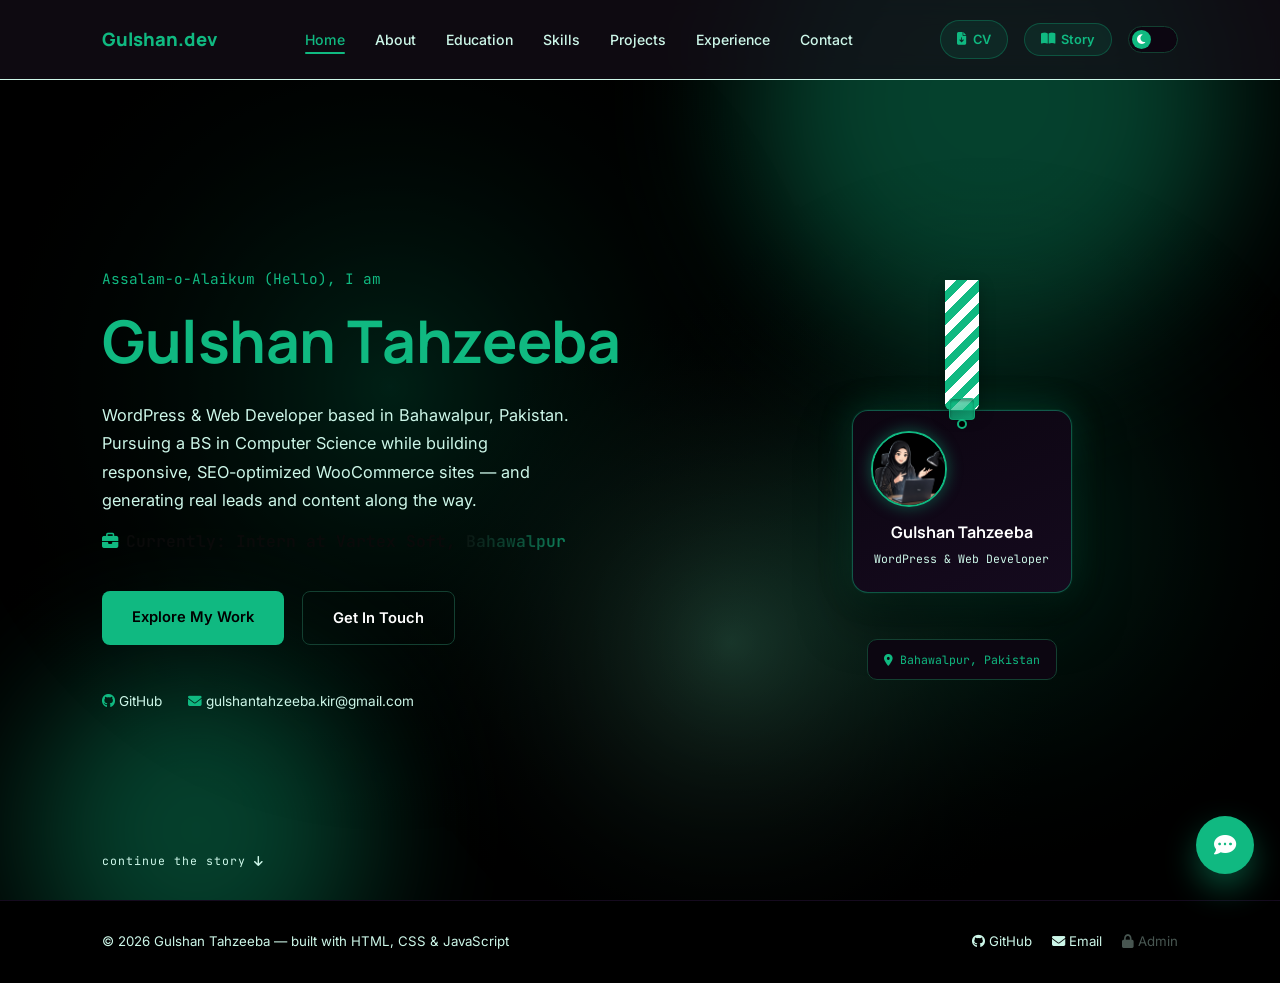
==== index.html @ 15b7401f "Add files via upload" ====
<!DOCTYPE html>
<html lang="en">

<head>
  <meta charset="UTF-8">
  <meta name="viewport" content="width=device-width, initial-scale=1.0">
  <title>Gulshan Tahzeeba — WordPress & Web Developer</title>
  <link rel="shortcut icon" href="assets/GUL.png" type="image/x-icon">
  <link rel="preconnect" href="https://fonts.googleapis.com">
  <link
    href="https://fonts.googleapis.com/css2?family=Manrope:wght@500;700;800&family=Inter:wght@400;500;600&family=JetBrains+Mono:wght@400;500;600&display=swap"
    rel="stylesheet">
  <link rel="stylesheet" href="https://cdnjs.cloudflare.com/ajax/libs/font-awesome/6.5.1/css/all.min.css">
  <link rel="stylesheet" href="style.css">
</head>

<body>

  <div class="page-loader" id="pageLoader">
    <div class="loader-inner">
      <div class="loader-avatar-ring">
        <img src="assets/Hero.png" alt="Loading">
      </div>
      <span class="loader-text">loading&hellip;</span>
    </div>
  </div>

  <!-- ============ NAVBAR ============ -->
  <nav class="navbar">
    <a href="index.html" class="logo">Gulshan<span class="logo-dot">.dev</span></a>

    <ul class="nav-links" id="navLinks">
      <li><a href="index.html" class="active-link">Home</a></li>
      <li><a href="about.html">About</a></li>
      <li><a href="education.html">Education</a></li>
      <li><a href="skills.html">Skills</a></li>
      <li><a href="projects.html">Projects</a></li>
      <li><a href="experience.html">Experience</a></li>
      <li><a href="contact.html">Contact</a></li>
    </ul>

    <div class="nav-actions">
      <a class="mode-btn" href="assets/CV.pdf" download="Gulshan-Tahzeeba-CV.pdf" aria-label="Download CV"><i
          class="fa-solid fa-file-arrow-down"></i> CV</a>
      <button class="mode-btn" id="storyModeBtn" aria-label="Open story mode"><i class="fa-solid fa-book-open"></i>
        Story</button>
      <button class="theme-toggle" id="themeToggle" aria-label="Toggle dark and light mode">
        <span class="toggle-track">
          <span class="toggle-thumb" id="toggleThumb"><i class="fa-solid fa-moon"></i></span>
        </span>
      </button>
      <button class="hamburger" id="hamburger" aria-label="Open menu">
        <span></span><span></span><span></span>
      </button>
    </div>
  </nav>

  <!-- ============ STORY MODE OVERLAY ============ -->
  <div class="story-overlay" id="storyOverlay">
    <div class="story-progress" id="storyProgress"></div>
    <span class="story-slide-counter" id="storyCounter">1 / 11</span>
    <button class="story-close" id="storyClose" aria-label="Close story, go to portfolio"><i
        class="fa-solid fa-xmark"></i> Portfolio Mode</button>
    <div class="story-stage" id="storyStage">
      <!-- slides injected by JS -->
    </div>
    <p class="story-tap-hint">tap sides or use arrow keys to navigate</p>
    <button class="story-nav story-nav-prev" id="storyPrev" aria-label="Previous slide"><i
        class="fa-solid fa-chevron-left"></i></button>
    <button class="story-nav story-nav-next" id="storyNext" aria-label="Next slide"><i
        class="fa-solid fa-chevron-right"></i></button>
  </div>

  <section class="hero" id="home">
    <div class="hero-aurora"><span class="aurora-1"></span><span class="aurora-2"></span><canvas
        class="color-bends-canvas"></canvas></div>
    <div class="hero-inner">

      <div class="hero-text">
        <p class="hero-greeting" data-edit="hero-greeting">Assalam-o-Alaikum (Hello), I am</p>
        <h1 class="hero-name split-text">Gulshan Tahzeeba</h1>
        <p class="hero-desc" data-edit="hero-desc">
          WordPress &amp; Web Developer based in Bahawalpur, Pakistan. Pursuing a
          BS in Computer Science while building responsive, SEO-optimized
          WooCommerce sites &mdash; and generating real leads and content along the way.
        </p>
        <p class="hero-desc" style="margin-top:-24px; display:flex; align-items:center; gap:8px;">
          <i class="fa-solid fa-briefcase icon"></i>
          <span class="shiny-text" style="font-family:'JetBrains Mono', monospace; font-weight:600;"
            data-edit="hero-currently">Currently: Intern at Vartex Soft, Bahawalpur</span>
        </p>

        <div class="hero-cta">
          <a href="projects.html" class="btn btn-primary magnetic">Explore My Work</a>
          <a href="contact.html" class="btn btn-outline magnetic">Get In Touch</a>
        </div>

        <div class="hero-quicklinks">
          <a href="https://github.com/gulshantahzeeba-57" target="_blank" rel="noopener"><i
              class="fa-brands fa-github icon"></i> GitHub</a>
          <a href="mailto:gulshantahzeeba.kir@gmail.com"><i class="fa-solid fa-envelope icon"></i>
            gulshantahzeeba.kir@gmail.com</a>
        </div>
      </div>

      <div class="hero-visual">
        <div class="lanyard-wrap idle-swing">
          <div class="lanyard-strap"></div>
          <div class="lanyard-clip"></div>
          <div class="lanyard-card">
            <div class="lanyard-hole"></div>
            <img src="assets/Hero.png" alt="Illustration of Gulshan at her desk">
            <h4>Gulshan Tahzeeba</h4>
            <p>WordPress & Web Developer</p>
          </div>
        </div>
        <div class="hero-badge"><i class="fa-solid fa-location-dot icon"></i> <span
            data-edit="hero-location">Bahawalpur, Pakistan</span></div>
      </div>

    </div>
    <a href="#" id="continueStoryLink" class="scroll-cue">continue the story <i class="fa-solid fa-arrow-down"></i></a>
  </section>


  <footer class="footer">
    <p data-edit="footer-copyright">&copy; 2026 Gulshan Tahzeeba &mdash; built with HTML, CSS &amp; JavaScript</p>
    <div class="footer-socials">
      <a href="https://github.com/gulshantahzeeba-57" target="_blank" rel="noopener"><i class="fa-brands fa-github"></i>
        GitHub</a>
      <a href="mailto:gulshantahzeeba.kir@gmail.com"><i class="fa-solid fa-envelope"></i> Email</a>
      <a href="admin.html" style="opacity:.35;"><i class="fa-solid fa-lock"></i> Admin</a>
    </div>
  </footer>

  <!-- ============ CHATBOT WIDGET ============ -->
  <button class="chat-fab" id="chatFab" aria-label="Open chat assistant">
    <i class="fa-solid fa-comment-dots"></i>
  </button>

  <div class="chat-window" id="chatWindow">
    <div class="chat-header">
      <span class="chat-header-title">Ask about Gulshan</span>
      <button class="chat-close" id="chatClose" aria-label="Close chat">×</button>
    </div>
    <div class="chat-messages" id="chatMessages">
      <div class="chat-msg bot">
        Hi! Ask me about Gulshan's skills, projects, education, experience, or how to get in touch.
      </div>
    </div>
    <div class="chat-input-row">
      <input type="text" id="chatInput" placeholder="Type a message..." autocomplete="off">
      <button id="chatSend" aria-label="Send message"><i class="fa-solid fa-paper-plane"></i></button>
    </div>
  </div>

  <script src="content-apply.js"></script>
  <script src="custom-cursor.js"></script>
  <script src="script.js"></script>
</body>

</html>
---- style.css ----
/* Gulshan Tahzeeba — portfolio stylesheet (plain CSS, no custom properties/root system) */

* {
  margin: 0;
  padding: 0;
  box-sizing: border-box;
}

html {
  scroll-behavior: smooth;
}

body {
  font-family: "Inter", sans-serif;
  background-color: #000000;
  color: #ffffff;
  line-height: 1.65;
  transition: background-color 0.4s ease, color 0.4s ease;
  overflow-x: hidden;
}

h1,
h2,
h3 {
  font-family: "Manrope", sans-serif;
  font-weight: 700;
  letter-spacing: -0.01em;
  color: #10B981;
}

a {
  text-decoration: none;
  color: inherit;
}

ul {
  list-style: none;
}

button {
  cursor: pointer;
  font-family: inherit;
  border: none;
  background: none;
  color: inherit;
}

img {
  max-width: 100%;
  display: block;
}

section {
  padding: 110px 8%;
  max-width: 1280px;
  margin: 0 auto;
}

::selection {
  background-color: #10B981;
  color: #000000;
}

.page-loader {
  position: fixed;
  inset: 0;
  z-index: 5000;
  background-color: #000000;
  display: flex;
  align-items: center;
  justify-content: center;
  transition: opacity 0.45s ease, visibility 0.45s ease;
}

.page-loader.hidden {
  opacity: 0;
  visibility: hidden;
  pointer-events: none;
}

.loader-inner {
  display: flex;
  flex-direction: column;
  align-items: center;
  gap: 18px;
}

.loader-avatar-ring {
  position: relative;
  width: 84px;
  height: 84px;
}

.loader-avatar-ring img {
  width: 100%;
  height: 100%;
  border-radius: 50%;
  object-fit: cover;
  border: 2px solid #10b981;
}

.loader-avatar-ring::before {
  content: "";
  position: absolute;
  inset: -6px;
  border-radius: 50%;
  border: 2px solid transparent;
  border-top-color: #10B981;
  border-right-color: #10B981;
  animation: loader-spin 0.9s linear infinite;
}

.loader-text {
  font-family: "JetBrains Mono", monospace;
  font-size: 0.76rem;
  letter-spacing: 1px;
  color: #cdf7e9;
}

.icon {
  color: #10B981;
}

.split-text {
  display: inline-block;
  overflow: hidden;
}

.split-text .split-char {
  display: inline-block;
  transform: translateY(110%);
  opacity: 0;
  transition: transform 0.55s cubic-bezier(0.22, 1, 0.36, 1), opacity 0.5s ease;
}

.split-text.split-visible .split-char {
  transform: translateY(0);
  opacity: 1;
}

.shiny-text {
  background: linear-gradient(100deg, #0a0a0a 30%, #10B981 45%, #10b981 55%, #10b981 100%);
  background-size: 250% 100%;
  -webkit-background-clip: text;
  background-clip: text;
  color: transparent;
  animation: shine-move 4.5s linear infinite;
}

.spotlight-card {
  position: relative;
  overflow: hidden;
}

.spotlight-card::before {
  content: "";
  position: absolute;
  inset: 0;
  background: radial-gradient(260px circle at var(--sx, 50%) var(--sy, 50%), rgba(16, 185, 129, 0.16), transparent 70%);
  opacity: 0;
  transition: opacity 0.3s ease;
  pointer-events: none;
  z-index: 0;
}

.spotlight-card:hover::before {
  opacity: 1;
}

.spotlight-card>* {
  position: relative;
  z-index: 1;
}

.magnetic {
  transition: transform 0.25s cubic-bezier(0.22, 1, 0.36, 1);
  will-change: transform;
}

.marquee {
  overflow: hidden;
  width: 100%;
  -webkit-mask-image: linear-gradient(to right, transparent, #000 8%, #000 92%, transparent);
  mask-image: linear-gradient(to right, transparent, #000 8%, #000 92%, transparent);
}

.marquee-track {
  display: flex;
  gap: 10px;
  width: max-content;
  animation: marquee-scroll 26s linear infinite;
}

.marquee:hover .marquee-track {
  animation-play-state: paused;
}

.sticky-layout {
  display: grid;
  grid-template-columns: minmax(0, 1fr) minmax(0, 0.75fr);
  gap: 44px;
  align-items: start;
}

.sticky-panel {
  position: sticky;
  top: 100px;
  display: flex;
  justify-content: center;
}

.sticky-panel img {
  width: 100%;
  display: block;
}

.profile-card {
  position: relative;
  width: 100%;
  max-width: 320px;
  margin: 0 auto;
  border-radius: 24px;
  padding: 2px;
  background: linear-gradient(145deg, rgba(16, 185, 129, 0.55) 0%, rgba(198, 166, 255, 0.25) 100%);
  transform-style: preserve-3d;
  transition: transform 0.15s ease-out;
  cursor: pointer;
}

.profile-card-inner {
  position: relative;
  border-radius: 22px;
  background: linear-gradient(160deg, #0c0611 0%, #150a1e 100%);
  padding: 34px 28px 28px;
  overflow: hidden;
  text-align: center;
}

.profile-card-glow {
  position: absolute;
  inset: -40%;
  background: radial-gradient(circle at 50% 50%, rgba(125, 190, 255, 0.35), transparent 55%);
  opacity: 0;
  transition: opacity 0.3s ease;
  pointer-events: none;
}

.profile-card:hover .profile-card-glow {
  opacity: 1;
}

.profile-card-avatar {
  width: 96px;
  height: 96px;
  border-radius: 50%;
  object-fit: cover;
  border: 2px solid rgba(16, 185, 129, 0.5);
  margin: 0 auto 18px;
  position: relative;
  z-index: 2;
}

.profile-card-name {
  font-family: "Manrope", sans-serif;
  font-weight: 800;
  font-size: 1.3rem;
  color: #ffffff;
  position: relative;
  z-index: 2;
}

.profile-card-title {
  font-size: 0.86rem;
  color: #10B981;
  margin: 6px 0 4px;
  position: relative;
  z-index: 2;
}

.profile-card-handle {
  font-family: "JetBrains Mono", monospace;
  font-size: 0.78rem;
  color: #cdf7e9;
  position: relative;
  z-index: 2;
}

.profile-card-status {
  display: inline-flex;
  align-items: center;
  gap: 6px;
  margin: 16px 0;
  padding: 6px 14px;
  border-radius: 20px;
  background-color: rgba(143, 217, 168, 0.12);
  border: 1px solid rgba(143, 217, 168, 0.3);
  font-size: 0.76rem;
  color: #8FD9A8;
  position: relative;
  z-index: 2;
}

.profile-card-status .dot {
  width: 6px;
  height: 6px;
  border-radius: 50%;
  background-color: #8FD9A8;
}

.profile-card-contact {
  position: relative;
  z-index: 2;
  display: block;
  margin-top: 14px;
  padding: 12px 0;
  border-radius: 10px;
  background-color: #10B981;
  color: #000000;
  font-weight: 700;
  font-size: 0.88rem;
}

.scroll-stack {
  position: relative;
}

.scroll-stack-item-wrap {
  height: 100vh;
  display: flex;
  align-items: flex-start;
  justify-content: center;
}

.scroll-stack-item {
  position: sticky;
  top: 12%;
  width: min(560px, 88vw);
  min-height: 380px;
  border-radius: 22px;
  background: linear-gradient(160deg, #0c0611 0%, #150a1e 100%);
  border: 1px solid #134031;
  box-shadow: 0 30px 70px rgba(0, 0, 0, 0.55);
  padding: 44px 40px;
  will-change: transform;
  transform-origin: top center;
  display: flex;
  flex-direction: column;
  justify-content: center;
}

.scroll-stack-item .chapter-num {
  font-family: "JetBrains Mono", monospace;
  font-size: 0.78rem;
  color: #10B981;
  letter-spacing: 2px;
  text-transform: uppercase;
  margin-bottom: 14px;
}

.scroll-stack-item h2 {
  font-family: "Manrope", sans-serif;
  font-size: 1.8rem;
  color: #ffffff;
  margin-bottom: 14px;
}

.scroll-stack-item p {
  color: #cdf7e9;
  font-size: 1rem;
  line-height: 1.7;
}

.scroll-stack-item .chapter-img {
  width: 100%;
  max-height: 220px;
  object-fit: cover;
  border-radius: 14px;
  margin-bottom: 20px;
  border: 1px solid #134031;
}

.story-hero {
  min-height: 70vh;
  display: flex;
  flex-direction: column;
  align-items: center;
  justify-content: center;
  text-align: center;
  padding: 160px 8% 40px;
  position: relative;
}

.story-hero h1 {
  font-family: "Manrope", sans-serif;
  font-size: clamp(2rem, 4.5vw, 3.4rem);
  color: #ffffff;
  margin-bottom: 16px;
}

.story-hero p {
  color: #cdf7e9;
  max-width: 480px;
  margin: 0 auto 30px;
}

.story-end {
  min-height: 60vh;
  display: flex;
  flex-direction: column;
  align-items: center;
  justify-content: center;
  text-align: center;
  gap: 20px;
  padding: 60px 8% 140px;
}

.scroll-expand-wrap {
  position: relative;
  height: 220vh;
}

.scroll-expand-sticky {
  position: sticky;
  top: 0;
  height: 100vh;
  display: flex;
  align-items: center;
  justify-content: center;
  overflow: hidden;
}

.scroll-expand-media {
  position: relative;
  overflow: hidden;
  will-change: width, height, border-radius;
  box-shadow: 0 40px 100px rgba(0, 0, 0, 0.5);
}

.scroll-expand-media img,
.scroll-expand-media canvas {
  position: absolute;
  inset: 0;
  width: 100%;
  height: 100%;
  object-fit: cover;
}

.scroll-expand-overlay {
  position: absolute;
  inset: 0;
  display: flex;
  flex-direction: column;
  align-items: center;
  justify-content: center;
  text-align: center;
  z-index: 3;
  background: linear-gradient(180deg, rgba(18, 14, 23, 0.25) 0%, rgba(18, 14, 23, 0.55) 100%);
  padding: 20px;
}

.scroll-expand-overlay .hero-greeting {
  opacity: 1;
}

.scroll-expand-overlay .hero-name {
  opacity: 1;
}

.scroll-expand-hint {
  position: absolute;
  bottom: 28px;
  left: 50%;
  transform: translateX(-50%);
  font-family: "JetBrains Mono", monospace;
  font-size: 0.72rem;
  letter-spacing: 1px;
  color: rgba(241, 236, 247, 0.6);
  z-index: 3;
  opacity: 1;
}

.color-bends-canvas {
  position: absolute;
  inset: 0;
  width: 100%;
  height: 100%;
  z-index: 0;
  opacity: 0.55;
}

.lanyard-wrap {
  position: relative;
  width: 100%;
  max-width: 260px;
  height: 420px;
  margin: 0 auto;
  perspective: 1200px;
}

.lanyard-strap {
  position: absolute;
  top: 0;
  left: 50%;
  width: 34px;
  height: 130px;
  margin-left: -17px;
  background: repeating-linear-gradient(135deg, #ffffff 0 8px, #10B981 8px 16px);
  border-radius: 0 0 6px 6px;
  transform-origin: top center;
  z-index: 1;
  box-shadow: 0 6px 16px rgba(0, 0, 0, 0.3);
}

.lanyard-clip {
  position: absolute;
  top: 118px;
  left: 50%;
  width: 26px;
  height: 22px;
  margin-left: -13px;
  background: linear-gradient(160deg, rgba(16, 185, 129, 0.55) 0%, rgba(16, 185, 129, 0.85) 100%);
  border: 1px solid rgba(16, 185, 129, 0.6);
  border-radius: 4px;
  z-index: 2;
  box-shadow: inset 0 2px 3px rgba(0, 0, 0, 0.3);
  transform-origin: center -118px;
}

.lanyard-card {
  position: absolute;
  top: 130px;
  left: 50%;
  width: 220px;
  margin-left: -110px;
  border-radius: 16px;
  background: linear-gradient(160deg, #0c0611 0%, #150a1e 100%);
  border: 1px solid rgba(16, 185, 129, 0.45);
  box-shadow: 0 25px 50px rgba(0, 0, 0, 0.5),
    0 0 0 1px rgba(16, 185, 129, 0.08),
    0 0 34px rgba(16, 185, 129, 0.22);
  padding: 20px 18px 24px;
  text-align: center;
  cursor: grab;
  transform-origin: center -130px;
  touch-action: none;
  user-select: none;
}

.lanyard-card:active {
  cursor: grabbing;
}

.lanyard-card img {
  width: 76px;
  height: 76px;
  border-radius: 50%;
  object-fit: cover;
  border: 2px solid #10B981;
  box-shadow: 0 0 16px rgba(16, 185, 129, 0.45);
  margin-bottom: 12px;
  pointer-events: none;
}

.lanyard-card h4 {
  font-family: "Manrope", sans-serif;
  font-size: 1rem;
  color: #ffffff;
  margin-bottom: 4px;
  pointer-events: none;
}

.lanyard-card p {
  font-family: "JetBrains Mono", monospace;
  font-size: 0.72rem;
  color: #cdf7e9;
  pointer-events: none;
}

.lanyard-card .lanyard-hole {
  position: absolute;
  top: 8px;
  left: 50%;
  width: 10px;
  height: 10px;
  margin-left: -5px;
  border-radius: 50%;
  background-color: #000000;
  border: 2px solid #10b981;
}

.lanyard-hint {
  text-align: center;
  font-family: "JetBrains Mono", monospace;
  font-size: 0.72rem;
  color: #cdf7e9;
  margin-top: 10px;
}

.stitch-divider {
  display: flex;
  align-items: center;
  gap: 10px;
  max-width: 1280px;
  margin: 0 auto;
  padding: 0 8%;
  opacity: 0.7;
}

.stitch-divider .line {
  flex: 1;
  height: 1px;
  background-image: linear-gradient(to right, #134031 0, #134031 6px, transparent 6px, transparent 12px);
  background-size: 12px 1px;
}

.stitch-divider .diamond {
  width: 6px;
  height: 6px;
  background-color: #10B981;
  transform: rotate(45deg);
  flex-shrink: 0;
}

.eyebrow {
  display: flex;
  align-items: center;
  gap: 10px;
  font-family: "JetBrains Mono", monospace;
  font-size: 0.75rem;
  letter-spacing: 2px;
  text-transform: uppercase;
  color: #10B981;
  margin-bottom: 18px;
}

.eyebrow::before {
  content: "";
  width: 22px;
  height: 1px;
  background-color: #10B981;
}

.section-title {
  font-size: clamp(1.9rem, 3.2vw, 2.7rem);
  margin-bottom: 44px;
  max-width: 640px;
  color: #10B981;
}

.btn {
  display: inline-block;
  padding: 14px 30px;
  border-radius: 8px;
  font-weight: 600;
  font-size: 0.92rem;
  transition: transform 0.25s ease, box-shadow 0.25s ease, background-color 0.25s ease, border-color 0.25s ease;
  position: relative;
  overflow: hidden;
  isolation: isolate;
}

.btn-primary {
  background-color: #10B981;
  color: #000000;
}

.btn-primary:hover {
  transform: translateY(-3px);
  box-shadow: 0 14px 32px rgba(16, 185, 129, 0.35);
}

.btn-outline {
  border: 1.5px solid #134031;
  color: #ffffff;
}

.btn-outline:hover {
  border-color: #10B981;
  background-color: rgba(16, 185, 129, 0.08);
  transform: translateY(-3px);
}

.pill {
  display: inline-block;
  padding: 7px 15px;
  border-radius: 20px;
  background-color: rgba(16, 185, 129, 0.1);
  border: 1px solid rgba(16, 185, 129, 0.3);
  color: #10B981;
  font-family: "JetBrains Mono", monospace;
  font-size: 0.76rem;
  margin: 4px 6px 4px 0;
}

.pill-sm {
  font-size: 0.7rem;
  padding: 5px 12px;
}

.navbar {
  position: fixed;
  top: 0;
  left: 0;
  width: 100%;
  display: flex;
  align-items: center;
  justify-content: space-between;
  padding: 20px 8%;
  background-color: rgba(18, 14, 23, 0.78);
  backdrop-filter: blur(12px);
  z-index: 1000;
  border-bottom: 1px solid #cdf7e9;
  transition: background-color 0.4s ease, border-color 0.4s ease;
}

.logo {
  font-family: "Manrope", sans-serif;
  font-size: 1.15rem;
  font-weight: 800;
  color: #10B981;
}

.logo-dot {
  color: #10B981;
}

.nav-links {
  display: flex;
  gap: 30px;
}

.nav-links a {
  font-family: "Inter", sans-serif;
  font-size: 0.88rem;
  font-weight: 500;
  color: #cdf7e9;
  position: relative;
  transition: color 0.25s ease;
}

.nav-links a::after {
  content: "";
  position: absolute;
  left: 0;
  bottom: -6px;
  width: 0%;
  height: 2px;
  border-radius: 2px;
  background-color: #10B981;
  transition: width 0.25s ease;
}

.nav-links a:hover {
  color: #ffffff;
}

.nav-links a:hover::after {
  width: 100%;
}

.nav-links a.active-link {
  color: #10B981;
}

.nav-links a.active-link::after {
  width: 100%;
}

.nav-actions {
  display: flex;
  align-items: center;
  gap: 16px;
}

.mode-btn {
  display: inline-flex;
  align-items: center;
  gap: 6px;
  font-family: "Inter", sans-serif;
  font-size: 0.8rem;
  font-weight: 600;
  color: #10B981;
  background-color: rgba(16, 185, 129, 0.1);
  border: 1px solid rgba(16, 185, 129, 0.3);
  border-radius: 20px;
  padding: 8px 16px;
  text-decoration: none;
  cursor: pointer;
  transition: background-color 0.25s ease, transform 0.25s ease;
}

.mode-btn:hover {
  background-color: rgba(16, 185, 129, 0.2);
  transform: translateY(-2px);
}

.theme-toggle {
  display: flex;
  align-items: center;
}

.toggle-track {
  width: 50px;
  height: 27px;
  background-color: #0c0611;
  border: 1px solid #134031;
  border-radius: 20px;
  display: flex;
  align-items: center;
  padding: 3px;
  transition: background-color 0.3s ease;
}

.toggle-thumb {
  width: 19px;
  height: 19px;
  border-radius: 50%;
  background-color: #10B981;
  display: flex;
  align-items: center;
  justify-content: center;
  font-size: 11px;
  transition: transform 0.3s ease, background-color 0.3s ease;
  transform: translateX(0);
}

.hamburger {
  display: none;
  flex-direction: column;
  gap: 5px;
}

.hamburger span {
  width: 22px;
  height: 2px;
  background-color: #ffffff;
  border-radius: 2px;
}

.hero {
  min-height: 100vh;
  display: flex;
  flex-direction: column;
  justify-content: center;
  padding: 140px 8% 60px;
  position: relative;
  overflow: hidden;
  isolation: isolate;
}

.hero-aurora {
  position: absolute;
  inset: 0;
  pointer-events: none;
  z-index: 0;
}

.hero-aurora span {
  position: absolute;
  border-radius: 50%;
  filter: blur(70px);
  opacity: 0.35;
}

.aurora-1 {
  width: 480px;
  height: 480px;
  background: #10B981;
  top: -140px;
  right: 4%;
}

.aurora-2 {
  width: 340px;
  height: 340px;
  background: #10B981;
  bottom: -100px;
  left: 2%;
  opacity: 0.2;
}

body.light-mode .hero-aurora {
  display: none;
}

.hero-inner {
  display: grid;
  grid-template-columns: 1.15fr 0.85fr;
  gap: 60px;
  align-items: center;
  max-width: 1280px;
  margin: 0 auto;
  width: 100%;
  position: relative;
  z-index: 2;
}

.hero-greeting {
  font-family: "JetBrains Mono", monospace;
  font-size: 0.9rem;
  color: #10B981;
  margin-bottom: 18px;
}

.hero-name {
  font-size: clamp(2.4rem, 4.6vw, 3.8rem);
  line-height: 1.1;
  margin-bottom: 20px;
  color: #10B981;
}

.hero-name .accent {
  color: #10B981;
}

.hero-desc {
  font-size: 1.02rem;
  color: #cdf7e9;
  max-width: 480px;
  margin-bottom: 36px;
  line-height: 1.75;
}

.hero-cta {
  display: flex;
  gap: 18px;
  margin-bottom: 44px;
}

.hero-quicklinks {
  display: flex;
  gap: 26px;
  flex-wrap: wrap;
}

.hero-quicklinks a {
  font-size: 0.85rem;
  color: #cdf7e9;
  border-bottom: 1px solid transparent;
  transition: color 0.25s ease, border-color 0.25s ease;
}

.hero-quicklinks a:hover {
  color: #10B981;
  border-color: #10B981;
}

.hero-visual {
  position: relative;
  display: flex;
  align-items: center;
  justify-content: center;
}

.hero-portrait-frame {
  position: relative;
  width: 100%;
  max-width: 380px;
  border-radius: 20px;
  overflow: hidden;
  border: 1px solid #134031;
  box-shadow: 0 40px 90px rgba(0, 0, 0, 0.5);
}

.hero-avatar {
  width: 100%;
  display: block;
}

.hero-badge {
  position: absolute;
  bottom: 20px;
  left: 50%;
  transform: translateX(-50%);
  background-color: #0c0611;
  backdrop-filter: blur(6px);
  border: 1px solid #134031;
  border-radius: 10px;
  padding: 10px 16px;
  font-family: "JetBrains Mono", monospace;
  font-size: 0.72rem;
  color: #10B981;
  z-index: 3;
}

.scroll-cue {
  position: absolute;
  bottom: 30px;
  left: 8%;
  font-family: "JetBrains Mono", monospace;
  font-size: 0.72rem;
  letter-spacing: 1px;
  color: #cdf7e9;
  z-index: 2;
}

.reveal {
  opacity: 0;
  transform: translateY(26px);
  transition: opacity 0.7s ease, transform 0.7s ease;
}

.reveal.visible {
  opacity: 1;
  transform: translateY(0);
}

.page-header {
  padding: 150px 8% 40px;
  max-width: 1280px;
  margin: 0 auto;
}

.page-header h1 {
  font-size: clamp(2rem, 4vw, 3rem);
  color: #10B981;
}

.about-grid {
  display: grid;
  grid-template-columns: 0.8fr 1.3fr;
  gap: 60px;
  align-items: start;
}

.about-image img {
  width: 50%;
  height: 50%;
  border-radius: 100px;
  border: 1px solid #134031;
  box-shadow: 0 30px 60px rgba(0, 0, 0, 0.4);
}

.about-text p {
  color: #cdf7e9;
  margin-bottom: 20px;
  font-size: 1.02rem;
  max-width: 560px;
}

.about-quote {
  font-family: "Manrope", sans-serif;
  font-weight: 700;
  font-size: 1.3rem;
  color: #150a1e;
  margin: 28px 0;
  padding-left: 20px;
  border-left: 3px solid #10B981;
  max-width: 560px;
}

.about-meta {
  display: flex;
  flex-wrap: wrap;
  gap: 14px;
  margin: 24px 0 8px;
}

.meta-chip {
  display: flex;
  align-items: center;
  gap: 8px;
  padding: 9px 16px;
  background-color: #0c0611;
  border: 1px solid #134031;
  border-radius: 8px;
  font-size: 0.84rem;
  color: #134031;
}

.about-stats {
  display: grid;
  grid-template-columns: repeat(4, 1fr);
  gap: 16px;
  margin-top: 36px;
  max-width: 620px;
}

.stat-card {
  background-color: #0c0611;
  border: 1px solid #134031;
  border-radius: 12px;
  padding: 22px 16px;
  text-align: left;
  transition: transform 0.3s ease, border-color 0.3s ease;
}

.stat-card:hover {
  transform: translateY(-6px);
  border-color: #10B981;
}

.stat-number {
  display: block;
  font-family: "Manrope", sans-serif;
  font-size: 1.7rem;
  font-weight: 800;
  color: #10B981;
}

.stat-label {
  font-size: 0.72rem;
  color: #cdf7e9;
}

.education-grid {
  display: grid;
  grid-template-columns: 1.3fr 0.7fr;
  gap: 50px;
  align-items: start;
}

.edu-timeline {
  position: relative;
  padding-left: 32px;
  border-left: 1px solid #134031;
}

.edu-item {
  position: relative;
  margin-bottom: 40px;
}

.edu-item:last-child {
  margin-bottom: 0;
}

.edu-dot {
  position: absolute;
  left: -37px;
  top: 5px;
  width: 11px;
  height: 11px;
  border-radius: 50%;
  background-color: #000000;
  border: 2px solid #10B981;
}

.edu-date {
  font-family: "JetBrains Mono", monospace;
  color: #10B981;
  font-size: 0.76rem;
  letter-spacing: 0.5px;
  margin-bottom: 8px;
}

.edu-item h3 {
  font-size: 1.2rem;
  margin-bottom: 6px;
  color: #ffffff;
}

.edu-item p {
  color: #cdf7e9;
  font-size: 0.92rem;
}

.edu-image img {
  width: 50%;
  height: 50%;
  border-radius: 100px;
  border: 1px solid #10b981;
}

.credentials-block {
  margin-top: 70px;
  padding-top: 50px;
  border-top: 1px solid #150a1e;
}

.credentials-grid {
  display: grid;
  grid-template-columns: 1fr 1fr;
  gap: 40px;
  align-items: start;
}

.cert-list {
  display: flex;
  flex-direction: column;
  gap: 18px;
}

.cert-item {
  display: flex;
  gap: 14px;
  align-items: flex-start;
}

.cert-icon {
  font-size: 1.2rem;
  flex-shrink: 0;
}

.cert-item .cert-thumb {
  width: 42px;
  height: 42px;
  border-radius: 8px;
  object-fit: cover;
  border: 1px solid rgba(16, 185, 129, 0.4);
  flex-shrink: 0;
}

.cert-item h4 {
  font-size: 0.98rem;
  color: #ffffff;
  margin-bottom: 4px;
}

.cert-item p {
  font-size: 0.85rem;
  color: #cdf7e9;
}

.cert-image img {
  width: 100%;
  border-radius: 12px;
  border: 1px solid #134031;
}

.languages-row {
  display: flex;
  gap: 28px;
  margin-top: 40px;
  flex-wrap: wrap;
}

.lang-chip {
  font-size: 0.88rem;
  color: #134031;
}

.lang-chip b {
  color: #10B981;
}

.skills-lead {
  color: #cdf7e9;
  max-width: 620px;
  margin-bottom: 50px;
  font-size: 1rem;
}

.skill-groups {
  display: grid;
  grid-template-columns: 1fr;
  gap: 18px;
  margin-bottom: 44px;
  min-width: 0;
}

.skill-group-card {
  background-color: #0c0611;
  border: 1px solid #134031;
  border-radius: 16px;
  padding: 26px 24px;
  min-width: 0;
  transition: transform 0.3s ease, border-color 0.3s ease, box-shadow 0.3s ease;
}

.skill-group-card:hover {
  transform: translateY(-4px);
  border-color: #10B981;
  box-shadow: 0 18px 40px rgba(0, 0, 0, 0.25);
}

.skill-group-icon {
  width: 48px;
  height: 48px;
  border-radius: 12px;
  display: flex;
  align-items: center;
  justify-content: center;
  font-size: 1.15rem;
  color: #10B981;
  background-color: rgba(16, 185, 129, 0.12);
  border: 1px solid rgba(16, 185, 129, 0.25);
  margin-bottom: 16px;
}

.skill-group-card h3 {
  font-family: "Manrope", sans-serif;
  font-size: 1.05rem;
  margin-bottom: 8px;
  color: #ffffff;
}

.skill-group-card p {
  font-size: 0.87rem;
  color: #cdf7e9;
  line-height: 1.6;
  margin: 0 0 16px;
}

.skill-group-tags {
  display: flex;
  flex-wrap: wrap;
  gap: 6px;
}

.skill-group-tags .pill {
  margin: 0;
}

.skills-toolbelt {
  display: flex;
  flex-wrap: wrap;
  gap: 10px;
  margin-top: 20px;
}

.skills-image-strip {
  border-radius: 16px;
  overflow: hidden;
  border: 1px solid #134031;
  margin-top: 50px;
  max-height: 340px;
}

.skills-image-strip img {
  width: 100%;
  object-fit: cover;
  object-position: top center;
  max-height: 340px;
}

.project-category-heading {
  display: flex;
  align-items: baseline;
  gap: 14px;
  margin: 70px 0 30px;
}

.project-category-heading:first-of-type {
  margin-top: 0;
}

.project-category-heading h3 {
  font-family: "Manrope", sans-serif;
  font-size: 1.3rem;
  color: #ffffff;
}

.project-category-heading span {
  font-family: "JetBrains Mono", monospace;
  font-size: 0.72rem;
  color: #cdf7e9;
}

.projects-grid {
  display: grid;
  grid-template-columns: 1fr;
  gap: 22px;
}

.project-card {
  background-color: #0c0611;
  border: 1px solid #134031;
  border-radius: 14px;
  overflow: hidden;
  transition: transform 0.3s ease, box-shadow 0.3s ease, border-color 0.3s ease;
  display: grid;
  grid-template-columns: 0.9fr 1.1fr;
}

.project-card:hover {
  transform: translateY(-6px);
  box-shadow: 0 26px 55px rgba(16, 185, 129, 0.14);
  border-color: #10B981;
}

.project-thumb {
  position: relative;
  min-height: 220px;
  overflow: hidden;
  background: linear-gradient(160deg, #150a1e, #000000 70%);
  display: flex;
  flex-direction: column;
}

.project-thumb-bar {
  display: flex;
  align-items: center;
  gap: 6px;
  padding: 10px 14px;
  background-color: rgba(0, 0, 0, 0.25);
}

.project-thumb-bar span {
  width: 8px;
  height: 8px;
  border-radius: 50%;
  background-color: rgba(255, 255, 255, 0.25);
}

.project-thumb-shot {
  flex: 1;
  overflow: hidden;
  display: flex;
  align-items: flex-start;
  justify-content: center;
  background-color: #000000;
}

.project-thumb-shot img {
  width: 100%;
  height: auto;
  display: block;
  transition: transform 8s ease;
}

.project-card:hover .project-thumb-shot img {
  transform: translateY(-35%);
}

.project-thumb.no-img .project-thumb-shot {
  align-items: center;
  justify-content: center;
  background: linear-gradient(135deg, #150a1e, #0c0611 60%, #134031);
}

.project-thumb.no-img .project-thumb-shot span {
  font-family: "Manrope", sans-serif;
  font-weight: 800;
  font-size: 1.6rem;
  color: #cdf7e9;
}

.project-info {
  padding: 26px 28px;
  display: flex;
  flex-direction: column;
  justify-content: center;
}

.project-info h4 {
  font-family: "Manrope", sans-serif;
  margin-bottom: 8px;
  font-size: 1.2rem;
  color: #ffffff;
}

.project-info p {
  color: #cdf7e9;
  font-size: 0.88rem;
  margin-bottom: 16px;
  line-height: 1.6;
}

.project-tags {
  margin-bottom: 16px;
}

.project-links {
  display: flex;
  gap: 20px;
}

.link-arrow {
  font-family: "JetBrains Mono", monospace;
  font-size: 0.78rem;
  color: #10B981;
  transition: color 0.25s ease;
}

.link-arrow:hover {
  color: #ffffff;
}

.experience-grid {
  display: grid;
  grid-template-columns: 1.3fr 0.7fr;
  gap: 50px;
  align-items: start;
}

.timeline {
  position: relative;
  padding-left: 32px;
  border-left: 1px solid #134031;
}

.timeline-item {
  position: relative;
  margin-bottom: 46px;
}

.timeline-item:last-child {
  margin-bottom: 0;
}

.timeline-dot {
  position: absolute;
  left: -37px;
  top: 5px;
  width: 11px;
  height: 11px;
  border-radius: 50%;
  background-color: #000000;
  border: 2px solid #10B981;
}

.timeline-date {
  font-family: "JetBrains Mono", monospace;
  color: #10B981;
  font-size: 0.76rem;
  letter-spacing: 0.5px;
  margin-bottom: 8px;
}

.timeline-content h3 {
  margin-bottom: 4px;
  font-size: 1.2rem;
  color: #ffffff;
}

.timeline-content .role-org {
  font-size: 0.85rem;
  color: #10B981;
  margin-bottom: 12px;
  display: block;
}

.timeline-content ul {
  color: #cdf7e9;
  font-size: 0.9rem;
  line-height: 1.7;
}

.timeline-content ul li {
  position: relative;
  padding-left: 16px;
  margin-bottom: 4px;
}

.timeline-content ul li::before {
  content: "";
  position: absolute;
  left: 0;
  top: 10px;
  width: 5px;
  height: 5px;
  border-radius: 50%;
  background-color: #cdf7e9;
}

.experience-images {
  display: flex;
  flex-direction: column;
  gap: 22px;
}

.exp-img {
  width: 100%;
  border-radius: 14px;
  border: 1px solid #134031;
}

.contact-grid {
  display: grid;
  grid-template-columns: 0.8fr 1.2fr;
  gap: 60px;
  align-items: start;
}

.contact-image img {
  width: 50%;
  height: 50%;
  border-radius: 100px;
  border: 1px solid #10b981;
  margin-bottom: 26px;
}

.contact-info-list {
  display: flex;
  flex-direction: column;
  gap: 16px;
}

.contact-info-item {
  display: flex;
  gap: 12px;
  align-items: center;
  font-size: 0.92rem;
  color: #cdf7e9;
}

.contact-info-item .ic {
  color: #10B981;
}

.contact-sub {
  color: #cdf7e9;
  margin-bottom: 40px;
  max-width: 480px;
  font-size: 1rem;
}

.contact-form {
  max-width: 620px;
}

.form-row {
  display: grid;
  grid-template-columns: 1fr 1fr;
  gap: 20px;
}

.form-group {
  margin-bottom: 22px;
  display: flex;
  flex-direction: column;
}

.form-group label {
  font-family: "JetBrains Mono", monospace;
  font-size: 0.76rem;
  color: #10B981;
  margin-bottom: 8px;
}

.form-group input,
.form-group textarea {
  background-color: #0c0611;
  border: 1px solid #134031;
  border-radius: 8px;
  padding: 13px 16px;
  color: #ffffff;
  font-family: "Inter", sans-serif;
  font-size: 0.95rem;
  resize: vertical;
  transition: border-color 0.25s ease;
}

.form-group input:focus,
.form-group textarea:focus {
  outline: none;
  border-color: #10B981;
}

.form-note {
  margin-top: 14px;
  font-family: "JetBrains Mono", monospace;
  font-size: 0.84rem;
  color: #8FD9A8;
  min-height: 1em;
}

.footer {
  display: flex;
  justify-content: space-between;
  align-items: center;
  padding: 30px 8%;
  border-top: 1px solid #150a1e;
  font-family: "Inter", sans-serif;
  font-size: 0.83rem;
  color: #cdf7e9;
}

.footer-socials {
  display: flex;
  gap: 20px;
}

.footer-socials a {
  color: #cdf7e9;
  transition: color 0.25s ease;
}

.footer-socials a:hover {
  color: #10B981;
}

.chat-fab {
  position: fixed;
  bottom: 26px;
  right: 26px;
  width: 58px;
  height: 58px;
  border-radius: 50%;
  background-color: #10B981;
  display: flex;
  align-items: center;
  justify-content: center;
  font-size: 1.4rem;
  box-shadow: 0 14px 32px rgba(16, 185, 129, 0.4);
  z-index: 1200;
  transition: transform 0.25s ease;
}

.chat-fab:hover {
  transform: scale(1.08);
}

.chat-window {
  position: fixed;
  bottom: 96px;
  right: 26px;
  width: 340px;
  max-height: 460px;
  background-color: #0c0611;
  border: 1px solid #134031;
  border-radius: 14px;
  overflow: hidden;
  display: flex;
  flex-direction: column;
  box-shadow: 0 30px 65px rgba(0, 0, 0, 0.55);
  z-index: 1200;
  opacity: 0;
  transform: translateY(20px) scale(0.97);
  pointer-events: none;
  transition: opacity 0.25s ease, transform 0.25s ease;
}

.chat-window.open {
  opacity: 1;
  transform: translateY(0) scale(1);
  pointer-events: auto;
}

.chat-header {
  display: flex;
  align-items: center;
  gap: 10px;
  padding: 15px 18px;
  background-color: #150a1e;
  border-bottom: 1px solid #134031;
}

.chat-header-title {
  font-family: "Manrope", sans-serif;
  font-weight: 700;
  font-size: 0.94rem;
  color: #ffffff;
}

.chat-close {
  margin-left: auto;
  font-size: 1.2rem;
  color: #cdf7e9;
  line-height: 1;
}

.chat-messages {
  flex: 1;
  padding: 16px;
  overflow-y: auto;
  display: flex;
  flex-direction: column;
  gap: 12px;
  max-height: 320px;
}

.chat-msg {
  font-size: 0.87rem;
  padding: 10px 14px;
  border-radius: 10px;
  max-width: 85%;
  line-height: 1.5;
}

.chat-msg.bot {
  background-color: #150a1e;
  border: 1px solid #134031;
  color: #134031;
  align-self: flex-start;
}

.chat-msg.user {
  background-color: #10B981;
  color: #000000;
  align-self: flex-end;
}

.chat-input-row {
  display: flex;
  border-top: 1px solid #134031;
  padding: 10px;
  gap: 8px;
}

.chat-input-row input {
  flex: 1;
  background-color: #150a1e;
  border: 1px solid #134031;
  border-radius: 8px;
  padding: 10px 12px;
  color: #ffffff;
  font-family: "Inter", sans-serif;
  font-size: 0.87rem;
}

.chat-input-row input:focus {
  outline: none;
  border-color: #10B981;
}

.chat-input-row button {
  width: 40px;
  border-radius: 8px;
  background-color: #10B981;
  color: #000000;
  font-size: 1rem;
}

.story-overlay {
  position: fixed;
  inset: 0;
  background-color: #000000;
  z-index: 3000;
  display: none;
  flex-direction: column;
  align-items: center;
  justify-content: center;
}

.story-overlay.active {
  display: flex;
}

.story-progress {
  position: absolute;
  top: 18px;
  left: 18px;
  right: 18px;
  display: flex;
  gap: 6px;
  z-index: 20;
}

.story-progress-bar {
  flex: 1;
  height: 2px;
  background-color: rgba(241, 236, 247, 0.22);
  border-radius: 2px;
  overflow: hidden;
}

.story-progress-fill {
  height: 100%;
  width: 0%;
  background-color: #10B981;
}

.story-progress-bar.done .story-progress-fill {
  width: 100%;
}

.story-close {
  position: absolute;
  top: 36px;
  right: 18px;
  z-index: 20;
  font-family: "Inter", sans-serif;
  font-size: 0.76rem;
  font-weight: 600;
  color: #6ee7b7;
  background-color: rgba(110, 231, 183, 0.16);
  border: 1px solid rgba(110, 231, 183, 0.4);
  border-radius: 20px;
  padding: 8px 14px;
  transition: background-color 0.25s ease, transform 0.25s ease;
}

.story-close:hover {
  background-color: rgba(110, 231, 183, 0.28);
  transform: translateY(-2px);
}

.story-stage {
  position: relative;
  width: 100%;
  max-width: 430px;
  height: 100%;
  max-height: 800px;
  border-radius: 18px;
  overflow: hidden;
  box-shadow: 0 40px 100px rgba(0, 0, 0, 0.6);
  border: 1px solid #134031;
}

.story-slide {
  position: absolute;
  inset: 0;
  display: flex;
  flex-direction: column;
  justify-content: flex-end;
  opacity: 0;
  visibility: hidden;
  transition: opacity 0.5s ease, transform 0.6s cubic-bezier(0.2, 0.8, 0.3, 1);
  transform: scale(1.04);
}

.story-slide.active {
  opacity: 1;
  visibility: visible;
  z-index: 1;
  transform: scale(1);
}

.story-slide-media {
  position: absolute;
  inset: 0;
  overflow: hidden;
}

.story-slide-media img {
  position: absolute;
  inset: 0;
  width: 100%;
  height: 100%;
  object-fit: cover;
  object-position: top center;
  transform: scale(1.06);
  transition: transform 6.5s ease-out;
}

.story-slide.active .story-slide-media img {
  transform: scale(1);
}

.story-slide-media::after {
  content: "";
  position: absolute;
  inset: 0;
  background: linear-gradient(180deg, rgba(8, 6, 11, 0.15) 0%, rgba(8, 6, 11, 0.05) 40%, rgba(8, 6, 11, 0.96) 100%);
}

.story-slide-scrim {
  position: relative;
  z-index: 2;
  padding: 34px 26px 68px;
}

.story-slide-eyebrow {
  font-family: "JetBrains Mono", monospace;
  color: #6ee7b7;
  font-size: 0.72rem;
  letter-spacing: 2px;
  text-transform: uppercase;
  margin-bottom: 12px;
  opacity: 0;
  transform: translateY(10px);
  transition: opacity 0.5s ease 0.15s, transform 0.5s ease 0.15s;
}

.story-slide-title {
  font-family: "Manrope", sans-serif;
  font-weight: 800;
  font-size: 1.7rem;
  line-height: 1.2;
  color: #f5f0fa;
  margin-bottom: 12px;
  opacity: 0;
  transform: translateY(14px);
  transition: opacity 0.55s ease 0.25s, transform 0.55s ease 0.25s;
}

.story-slide-text {
  font-family: "Inter", sans-serif;
  font-size: 0.94rem;
  color: rgba(241, 236, 247, 0.82);
  line-height: 1.65;
  opacity: 0;
  transform: translateY(14px);
  transition: opacity 0.55s ease 0.35s, transform 0.55s ease 0.35s;
}

.story-slide.active .story-slide-eyebrow,
.story-slide.active .story-slide-title,
.story-slide.active .story-slide-text {
  opacity: 1;
  transform: translateY(0);
}

.story-slide-cta {
  display: inline-flex;
  align-items: center;
  gap: 8px;
  margin-top: 20px;
  background-color: #10B981;
  color: #000000;
  font-weight: 700;
  padding: 13px 28px;
  border-radius: 30px;
  font-size: 0.9rem;
  opacity: 0;
  transform: translateY(14px);
  transition: opacity 0.55s ease 0.45s, transform 0.55s ease 0.45s;
}

.story-slide.active .story-slide-cta {
  opacity: 1;
  transform: translateY(0);
}

.story-slide-counter {
  position: absolute;
  top: 36px;
  left: 20px;
  z-index: 20;
  font-family: "JetBrains Mono", monospace;
  font-size: 0.72rem;
  color: rgba(241, 236, 247, 0.7);
}

.story-tap-hint {
  position: absolute;
  bottom: 18px;
  left: 50%;
  transform: translateX(-50%);
  z-index: 20;
  font-family: "Inter", sans-serif;
  font-size: 0.68rem;
  color: rgba(241, 236, 247, 0.4);
  letter-spacing: 0.5px;
  pointer-events: none;
}

.story-nav {
  position: absolute;
  top: 50%;
  transform: translateY(-50%);
  z-index: 20;
  width: 44px;
  height: 44px;
  border-radius: 50%;
  background-color: rgba(241, 236, 247, 0.08);
  border: 1px solid rgba(241, 236, 247, 0.18);
  color: #ffffff;
  font-size: 1.4rem;
  display: flex;
  align-items: center;
  justify-content: center;
}

.story-nav-prev {
  left: 14px;
}

.story-nav-next {
  right: 14px;
}

.btn::after {
  content: "";
  position: absolute;
  top: 0;
  left: -60%;
  width: 40%;
  height: 100%;
  background: linear-gradient(115deg, transparent 0%, rgba(255, 255, 255, 0.55) 50%, transparent 100%);
  transform: skewX(-20deg);
  transition: left 0.65s cubic-bezier(0.2, 0.7, 0.3, 1);
  pointer-events: none;
  z-index: 2;
}

.btn:hover::after {
  left: 130%;
}

.stat-card.dock-item {
  transition: transform 0.22s cubic-bezier(0.2, 0.8, 0.3, 1), box-shadow 0.22s ease;
  will-change: transform;
}

.project-card.chroma-card {
  position: relative;
  overflow: hidden;
  isolation: isolate;
}

.project-card.chroma-card::before {
  content: "";
  position: absolute;
  inset: -1px;
  z-index: -1;
  border-radius: inherit;
  opacity: 0;
  background: radial-gradient(280px circle at var(--chroma-x, 50%) var(--chroma-y, 50%),
      #10B981 0%, #10B981 38%, transparent 72%);
  transition: opacity 0.35s ease;
}

.project-card.chroma-card:hover::before {
  opacity: 0.55;
}

.project-card.chroma-card>* {
  position: relative;
  z-index: 1;
}

.contact {
  position: relative;
}

.story-chapter-badge {
  display: inline-flex;
  align-items: center;
  gap: 8px;
  font-family: "JetBrains Mono", monospace;
  font-size: 0.7rem;
  letter-spacing: 2px;
  color: #10B981;
  opacity: 0;
  transform: translateY(10px);
  transition: opacity 0.5s ease 0.1s, transform 0.5s ease 0.1s;
}

.story-slide.active .story-chapter-badge {
  opacity: 1;
  transform: translateY(0);
}

.story-chapter-badge .num {
  display: inline-flex;
  align-items: center;
  justify-content: center;
  width: 22px;
  height: 22px;
  border-radius: 50%;
  background: #10B981;
  color: #ffffff;
  font-size: 0.65rem;
}

.lanyard-wrap.idle-swing .lanyard-strap,
.lanyard-wrap.idle-swing .lanyard-clip,
.lanyard-wrap.idle-swing .lanyard-card {
  animation: lanyard-idle-swing 5.5s ease-in-out infinite;
}

@keyframes loader-spin {
  to {
    transform: rotate(360deg);
  }

}

@keyframes shine-move {
  0% {
    background-position: 120% 0;
  }

  100% {
    background-position: -60% 0;
  }

}

@keyframes marquee-scroll {
  from {
    transform: translateX(0);
  }

  to {
    transform: translateX(-50%);
  }

}

@media (max-width: 1000px) {
  .sticky-layout {
    grid-template-columns: 1fr;
  }

  .sticky-panel {
    position: relative;
    top: 0;
    max-width: 320px;
    margin: 0 auto 34px;
    order: -1;
  }

}

@media (max-width: 640px) {
  .skill-groups {
    grid-template-columns: 1fr;
  }

}

@media (max-width: 700px) {
  .project-card {
    grid-template-columns: 1fr;
  }

  .project-thumb {
    min-height: 200px;
  }

}

@media (max-width: 560px) {
  .story-nav {
    display: none;
  }

  .story-stage {
    max-height: 100%;
    border-radius: 0;
  }

}

@media (max-width: 900px) {

  .custom-cursor-dot,
  .custom-cursor-ring {
    display: none;
    pointer-events: none;
    will-change: transform;
  }

  .hero-inner {
    grid-template-columns: 1fr;
  }

  .hero-visual {
    order: -1;
    max-width: 280px;
    margin: 0 auto 30px;
  }

  .about-grid {
    grid-template-columns: 1fr;
  }

  .about-image {
    max-width: 280px;
  }

  .about-stats {
    grid-template-columns: repeat(2, 1fr);
  }

  .education-grid {
    grid-template-columns: 1fr;
  }

  .edu-image {
    max-width: 280px;
  }

  .credentials-grid {
    grid-template-columns: 1fr;
  }

  .projects-grid {
    grid-template-columns: 1fr;
  }

  .contact-grid {
    grid-template-columns: 1fr;
  }

  .contact-image {
    max-width: 280px;
  }

  .nav-links {
    position: fixed;
    inset: 0;
    top: 0;
    right: auto;
    width: 100%;
    height: 100vh;
    background: #000000;
    flex-direction: column;
    justify-content: center;
    align-items: center;
    gap: 8px;
    border: none;
    border-radius: 0;
    padding: 0;
    transform: translateX(100%);
    transition: transform 0.5s cubic-bezier(0.22, 0.8, 0.25, 1);
    z-index: 900;
  }

  .nav-links.open {
    right: auto;
    transform: translateX(0);
  }

  .nav-links li {
    overflow: hidden;
    opacity: 0;
    transform: translateY(26px);
    transition: opacity 0.45s ease, transform 0.45s ease;
    transition-delay: 0s;
  }

  .nav-links.open li {
    opacity: 1;
    transform: translateY(0);
  }

  .nav-links.open li:nth-child(1) {
    transition-delay: 0.08s;
  }

  .nav-links.open li:nth-child(2) {
    transition-delay: 0.14s;
  }

  .nav-links.open li:nth-child(3) {
    transition-delay: 0.20s;
  }

  .nav-links.open li:nth-child(4) {
    transition-delay: 0.26s;
  }

  .nav-links.open li:nth-child(5) {
    transition-delay: 0.32s;
  }

  .nav-links.open li:nth-child(6) {
    transition-delay: 0.38s;
  }

  .nav-links.open li:nth-child(7) {
    transition-delay: 0.44s;
  }

  .nav-links a {
    font-family: "Manrope", sans-serif;
    font-size: 1.6rem;
    font-weight: 700;
  }

  .hamburger {
    display: flex;
    z-index: 950;
  }

  .hamburger span {
    transition: transform 0.3s ease, opacity 0.3s ease;
  }

  .hamburger.open span:nth-child(1) {
    transform: translateY(7px) rotate(45deg);
  }

  .hamburger.open span:nth-child(2) {
    opacity: 0;
  }

  .hamburger.open span:nth-child(3) {
    transform: translateY(-7px) rotate(-45deg);
  }

}

@media (max-width: 560px) {
  section {
    padding: 90px 6%;
  }

  .page-header {
    padding: 130px 6% 30px;
  }

  .form-row {
    grid-template-columns: 1fr;
  }

  .chat-window {
    width: 88vw;
    right: 6vw;
  }

  .about-stats {
    grid-template-columns: 1fr 1fr;
  }

  .project-category-heading {
    flex-direction: column;
    align-items: flex-start;
    gap: 4px;
    margin: 50px 0 20px;
  }

  .credentials-grid {
    grid-template-columns: 1fr;
  }

  .hero-quicklinks {
    flex-direction: column;
    gap: 12px;
  }

  .hero-cta {
    flex-direction: column;
  }

  .hero-cta .btn {
    text-align: center;
  }

}

@keyframes lanyard-idle-swing {

  0%,
  100% {
    transform: rotate(-2.2deg);
  }

  50% {
    transform: rotate(2.2deg);
  }

}

/* =========================================================
   PROJECTS PAGE — one shared lanyard for the whole page,
   sticky beside the full scroll length of all category grids
   (added; nothing above this line was modified)
========================================================= */
.project-page-layout {
  display: grid;
  grid-template-columns: minmax(0, 1fr) minmax(0, 0.75fr);
  gap: 44px;
  align-items: start;
}

.project-page-lanyard {
  position: sticky;
  top: 100px;
  display: flex;
  justify-content: center;
}

@media (max-width: 1000px) {
  .project-page-layout {
    grid-template-columns: 1fr;
  }

  .project-page-lanyard {
    position: relative;
    top: 0;
    max-width: 320px;
    margin: 0 auto 34px;
    order: -1;
  }
}

/* =========================================================
   CUSTOM CURSOR — ring + filled dot (added; nothing above this
   line was modified). Replaces the old WebGL splash cursor.
========================================================= */
.custom-cursor-active,
.custom-cursor-active a,
.custom-cursor-active button {
  cursor: none;
}

.custom-cursor-dot {
  position: fixed;
  top: 0;
  left: 0;
  width: 8px;
  height: 8px;
  border-radius: 50%;
  background-color: #10B981;
  pointer-events: none;
  z-index: 9999;
  opacity: 0;
  transition: opacity 0.2s ease, width 0.2s ease, height 0.2s ease;
}

.custom-cursor-dot.visible {
  opacity: 1;
}

.custom-cursor-ring {
  position: fixed;
  top: 0;
  left: 0;
  width: 34px;
  height: 34px;
  border-radius: 50%;
  border: 2px solid #10B981;
  pointer-events: none;
  z-index: 9998;
  opacity: 0;
  transition: opacity 0.25s ease, width 0.2s ease, height 0.2s ease, border-color 0.2s ease;
}

.custom-cursor-ring.visible {
  opacity: 1;
}

.custom-cursor-ring.hover {
  width: 50px;
  height: 50px;
}

.custom-cursor-ring.pressed {
  width: 26px;
  height: 26px;
}

body.light-mode .custom-cursor-dot {
  background-color: #039464;
}

body.light-mode .custom-cursor-ring {
  border-color: #039464;
}


/* =========================================================
   LIGHT MODE — added; nothing above this line was modified.
   Auto-generated overrides for every component that uses the
   dark palette, so the theme toggle actually does something.
   Story Mode intentionally stays dark in both themes (it is a
   fixed cinematic overlay).
========================================================= */

body.light-mode {
  background-color: #dcf2eb;
  color: #0a0a0a;
}

body.light-mode h1,
body.light-mode h2,
body.light-mode h3 {
  color: #039464;
}

body.light-mode .icon {
  color: #039464;
}

body.light-mode .shiny-text {
  background-color: #10b981;
}

body.light-mode .scroll-stack-item .chapter-num {
  color: #039464;
}

body.light-mode .scroll-stack-item h2 {
  color: #0a0a0a;
}

body.light-mode .scroll-stack-item p {
  color: #3d5b52;
}

body.light-mode .scroll-stack-item .chapter-img {
  border: 1px solid #cdeee1;
}

body.light-mode .lanyard-clip {
  background: linear-gradient(160deg, rgba(3, 148, 100, 0.55) 0%, rgba(3, 148, 100, 0.85) 100%);
  border: 1px solid rgba(3, 148, 100, 0.6);
}

body.light-mode .lanyard-card {
  background: linear-gradient(160deg, #f3faf7 0%, #e8f5f0 100%);
  border: 1px solid rgba(3, 148, 100, 0.45);
  box-shadow: 0 25px 50px rgba(0, 0, 0, 0.5),
    0 0 0 1px rgba(3, 148, 100, 0.08),
    0 0 34px rgba(3, 148, 100, 0.22);
}

body.light-mode .lanyard-card img {
  border: 2px solid #039464;
  box-shadow: 0 0 16px rgba(3, 148, 100, 0.45);
}

body.light-mode .lanyard-card h4 {
  color: #0a0a0a;
}

body.light-mode .lanyard-card p {
  color: #3d5b52;
}

body.light-mode .lanyard-card .lanyard-hole {
  background-color: #ffffff;
  border: 2px solid #039464;
}

body.light-mode .lanyard-hint {
  color: #3d5b52;
}

body.light-mode .stitch-divider .line {
  background-image: linear-gradient(to right, #cdeee1 0, #cdeee1 6px, transparent 6px, transparent 12px);
}

body.light-mode .stitch-divider .diamond {
  background-color: #039464;
}

body.light-mode .eyebrow {
  color: #039464;
}

body.light-mode .eyebrow::before {
  background-color: #039464;
}

body.light-mode .section-title {
  color: #039464;
}

body.light-mode .btn-primary {
  background-color: #039464;
  color: #ffffff;
}

body.light-mode .btn-primary:hover {
  box-shadow: 0 14px 32px rgba(3, 148, 100, 0.35);
}

body.light-mode .btn-outline {
  border: 1.5px solid #cdeee1;
  color: #0a0a0a;
}

body.light-mode .btn-outline:hover {
  border-color: #039464;
  background-color: rgba(3, 148, 100, 0.08);
}

body.light-mode .pill {
  background-color: rgba(3, 148, 100, 0.1);
  border: 1px solid rgba(3, 148, 100, 0.3);
  color: #039464;
}

body.light-mode .navbar {
  background-color: #aff7df;
  border-bottom: 1px solid #e8f5f0;
}

body.light-mode .logo {
  color: #039464;
}

body.light-mode .logo-dot {
  color: #039464;
}

body.light-mode .nav-links a {
  color: #3d5b52;
}

body.light-mode .nav-links a::after {
  background-color: #039464;
}

body.light-mode .nav-links a:hover {
  color: #0a0a0a;
}

body.light-mode .nav-links a.active-link {
  color: #039464;
}

body.light-mode .mode-btn {
  color: #039464;
  background-color: rgba(3, 148, 100, 0.1);
  border: 1px solid rgba(3, 148, 100, 0.3);
}

body.light-mode .mode-btn:hover {
  background-color: rgba(3, 148, 100, 0.2);
}

body.light-mode .toggle-track {
  background-color: #f3faf7;
  border: 1px solid #cdeee1;
}

body.light-mode .toggle-thumb {
  background-color: #039464;
}

body.light-mode .hamburger span {
  background-color: #0a0a0a;
}

body.light-mode .hero-greeting {
  color: #039464;
}

body.light-mode .hero-name {
  color: #039464;
}

body.light-mode .hero-name .accent {
  color: #039464;
}

body.light-mode .hero-desc {
  color: #3d5b52;
}

body.light-mode .hero-quicklinks a {
  color: #3d5b52;
}

body.light-mode .hero-quicklinks a:hover {
  color: #039464;
  border-color: #039464;
}

body.light-mode .hero-portrait-frame {
  border: 1px solid #cdeee1;
}

body.light-mode .hero-badge {
  background-color: #f3faf7;
  border: 1px solid #cdeee1;
  color: #039464;
}

body.light-mode .scroll-cue {
  color: #3d5b52;
}

body.light-mode .page-header h1 {
  color: #039464;
}

body.light-mode .about-image img {
  border: 1px solid #cdeee1;
}

body.light-mode .about-text p {
  color: #3d5b52;
}

body.light-mode .meta-chip {
  background-color: #f3faf7;
  border: 1px solid #cdeee1;
}

body.light-mode .stat-card {
  background-color: #f3faf7;
  border: 1px solid #cdeee1;
}

body.light-mode .stat-card:hover {
  border-color: #039464;
}

body.light-mode .stat-number {
  color: #039464;
}

body.light-mode .stat-label {
  color: #3d5b52;
}

body.light-mode .edu-timeline {
  border-left: 1px solid #cdeee1;
}

body.light-mode .edu-dot {
  background-color: #ffffff;
  border: 2px solid #039464;
}

body.light-mode .edu-date {
  color: #039464;
}

body.light-mode .edu-item h3 {
  color: #0a0a0a;
}

body.light-mode .edu-item p {
  color: #3d5b52;
}

body.light-mode .edu-image img {
  border: 1px solid #039464;
}

body.light-mode .credentials-block {
  border-top: 1px solid #e8f5f0;
}

body.light-mode .cert-item .cert-thumb {
  border: 1px solid rgba(3, 148, 100, 0.4);
}

body.light-mode .cert-item h4 {
  color: #0a0a0a;
}

body.light-mode .cert-item p {
  color: #3d5b52;
}

body.light-mode .cert-image img {
  border: 1px solid #cdeee1;
}

body.light-mode .lang-chip b {
  color: #039464;
}

body.light-mode .skills-lead {
  color: #3d5b52;
}

body.light-mode .skill-group-card {
  background-color: #f3faf7;
  border: 1px solid #cdeee1;
}

body.light-mode .skill-group-card:hover {
  border-color: #039464;
}

body.light-mode .skill-group-icon {
  color: #039464;
  background-color: rgba(3, 148, 100, 0.12);
  border: 1px solid rgba(3, 148, 100, 0.25);
}

body.light-mode .skill-group-card h3 {
  color: #0a0a0a;
}

body.light-mode .skill-group-card p {
  color: #3d5b52;
}

body.light-mode .skills-image-strip {
  border: 1px solid #cdeee1;
}

body.light-mode .project-category-heading h3 {
  color: #0a0a0a;
}

body.light-mode .project-category-heading span {
  color: #3d5b52;
}

body.light-mode .project-card {
  background-color: #f3faf7;
  border: 1px solid #cdeee1;
}

body.light-mode .project-card:hover {
  box-shadow: 0 26px 55px rgba(3, 148, 100, 0.14);
  border-color: #039464;
}

body.light-mode .project-thumb {
  background: linear-gradient(160deg, #e8f5f0, #ffffff 70%);
}

body.light-mode .project-thumb-shot {
  background-color: #ffffff;
}

body.light-mode .project-thumb.no-img .project-thumb-shot {
  background: linear-gradient(135deg, #e8f5f0, #f3faf7 60%, #cdeee1);
}

body.light-mode .project-thumb.no-img .project-thumb-shot span {
  color: #3d5b52;
}

body.light-mode .project-info h4 {
  color: #0a0a0a;
}

body.light-mode .project-info p {
  color: #3d5b52;
}

body.light-mode .link-arrow {
  color: #039464;
}

body.light-mode .link-arrow:hover {
  color: #0a0a0a;
}

body.light-mode .timeline {
  border-left: 1px solid #cdeee1;
}

body.light-mode .timeline-dot {
  background-color: #ffffff;
  border: 2px solid #039464;
}

body.light-mode .timeline-date {
  color: #039464;
}

body.light-mode .timeline-content h3 {
  color: #0a0a0a;
}

body.light-mode .timeline-content .role-org {
  color: #039464;
}

body.light-mode .timeline-content ul {
  color: #3d5b52;
}

body.light-mode .timeline-content ul li::before {
  background-color: #3d5b52;
}

body.light-mode .exp-img {
  border: 1px solid #cdeee1;
}

body.light-mode .contact-image img {
  border: 1px solid #039464;
}

body.light-mode .contact-info-item {
  color: #3d5b52;
}

body.light-mode .contact-info-item .ic {
  color: #039464;
}

body.light-mode .contact-sub {
  color: #3d5b52;
}

body.light-mode .form-group label {
  color: #039464;
}

body.light-mode .form-group input,
body.light-mode .form-group textarea {
  background-color: #f3faf7;
  border: 1px solid #cdeee1;
  color: #0a0a0a;
}

body.light-mode .form-group input:focus,
body.light-mode .form-group textarea:focus {
  border-color: #039464;
}

body.light-mode .footer {
  border-top: 1px solid #e8f5f0;
  color: #3d5b52;
}

body.light-mode .footer-socials a {
  color: #3d5b52;
}

body.light-mode .footer-socials a:hover {
  color: #039464;
}

body.light-mode .chat-fab {
  background-color: #039464;
  box-shadow: 0 14px 32px rgba(3, 148, 100, 0.4);
}

body.light-mode .chat-window {
  background-color: #f3faf7;
  border: 1px solid #cdeee1;
}

body.light-mode .chat-header {
  background-color: #e8f5f0;
  border-bottom: 1px solid #cdeee1;
}

body.light-mode .chat-header-title {
  color: #0a0a0a;
}

body.light-mode .chat-close {
  color: #3d5b52;
}

body.light-mode .chat-msg.bot {
  background-color: #e8f5f0;
  border: 1px solid #cdeee1;
}

body.light-mode .chat-msg.user {
  background-color: #039464;
  color: #ffffff;
}

body.light-mode .chat-input-row {
  border-top: 1px solid #cdeee1;
}

body.light-mode .chat-input-row input {
  background-color: #e8f5f0;
  border: 1px solid #cdeee1;
  color: #0a0a0a;
}

body.light-mode .chat-input-row input:focus {
  border-color: #039464;
}

body.light-mode .chat-input-row button {
  background-color: #039464;
  color: #ffffff;
}

/* =========================================================
   STORY MODE — light mode support (added; nothing above this
   line was modified). The individual slide photos keep their
   own dark scrim + light text always, since that's about photo
   legibility, not site theme — but the surrounding overlay
   chrome (background, close button, progress bar, nav arrows,
   counters) now adapts to light mode too.
========================================================= */
body.light-mode .story-overlay {
  background-color: #dcf2eb;
}

body.light-mode .story-progress-bar {
  background-color: rgba(3, 148, 100, 0.18);
}

body.light-mode .story-progress-fill {
  background-color: #039464;
}

body.light-mode .story-close {
  color: #039464;
  background-color: rgba(3, 148, 100, 0.12);
  border: 1px solid rgba(3, 148, 100, 0.35);
}

body.light-mode .story-close:hover {
  background-color: rgba(3, 148, 100, 0.22);
}

/* NOTE: .story-slide-counter and .story-tap-hint are left with
   their original fixed light color — they sit over the photo
   slides, which always carry their own dark scrim for legibility
   regardless of site theme, so making that text dark here would
   make it unreadable against the photo. */

body.light-mode .story-nav {
  background-color: rgba(3, 148, 100, 0.1);
  border: 1px solid rgba(3, 148, 100, 0.25);
  color: #039464;
}
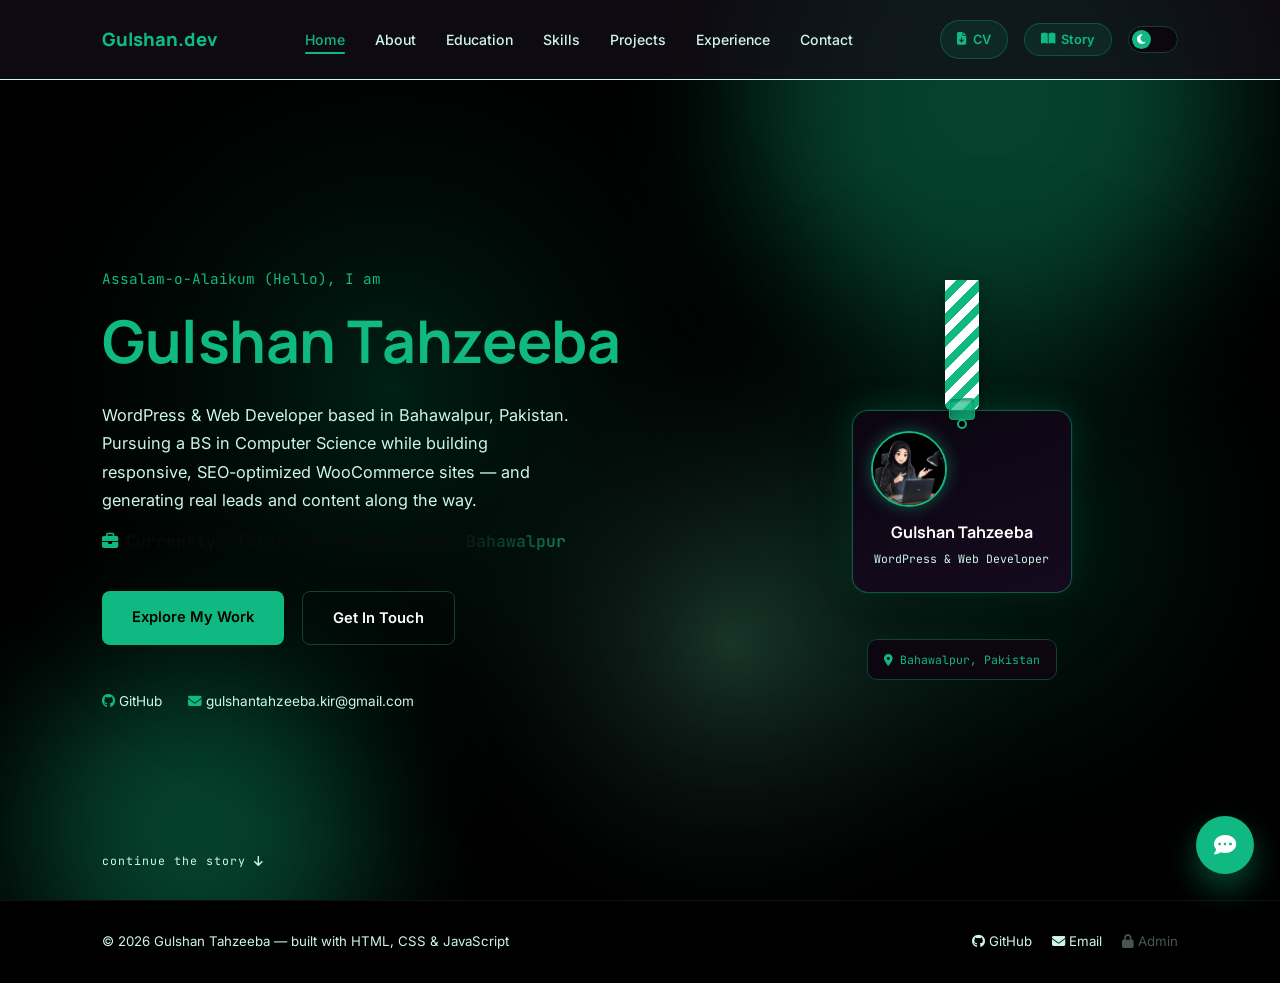
==== commit 47c2b75d: "Update page title for improved clarity" ====
--- a/index.html
+++ b/index.html
@@ -4,7 +4,7 @@
 <head>
   <meta charset="UTF-8">
   <meta name="viewport" content="width=device-width, initial-scale=1.0">
-  <title>Gulshan Tahzeeba — WordPress & Web Developer</title>
+  <title>Gulshan Tahzeeba — WordPress Developer & Full Stack Engineer</title>
   <link rel="shortcut icon" href="assets/GUL.png" type="image/x-icon">
   <link rel="preconnect" href="https://fonts.googleapis.com">
   <link
@@ -159,4 +159,4 @@
   <script src="script.js"></script>
 </body>
 
-</html>+</html>
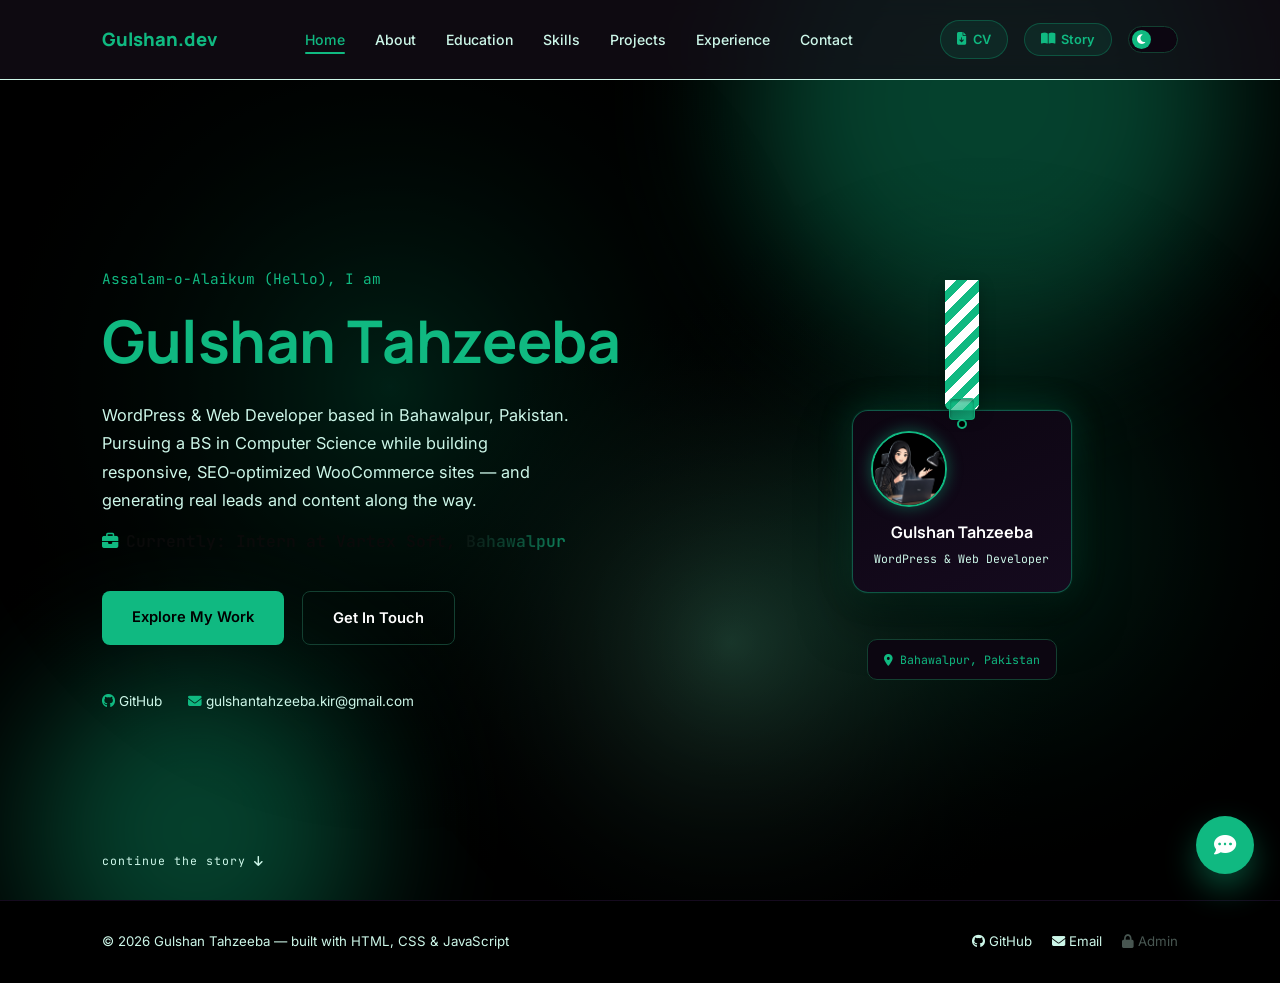
==== commit f93dba48: "Update index.html" ====
--- a/index.html
+++ b/index.html
@@ -5,7 +5,7 @@
   <meta charset="UTF-8">
   <meta name="viewport" content="width=device-width, initial-scale=1.0">
   <title>Gulshan Tahzeeba — WordPress Developer & Full Stack Engineer</title>
-  <link rel="shortcut icon" href="assets/GUL.png" type="image/x-icon">
+<!-- Browser Tab Favicon (With Border) -->   <link rel="icon" type="image/svg+xml"     href="data:image/svg+xml,<svg xmlns='http://www.w3.org/2000/svg' viewBox='0 0 512 512'><circle cx='256' cy='256' r='200' fill='%23d9f8e4' stroke='%2310b981' stroke-width='24'/><circle cx='256' cy='256' r='90' fill='%2310b981'/></svg>">
   <link rel="preconnect" href="https://fonts.googleapis.com">
   <link
     href="https://fonts.googleapis.com/css2?family=Manrope:wght@500;700;800&family=Inter:wght@400;500;600&family=JetBrains+Mono:wght@400;500;600&display=swap"
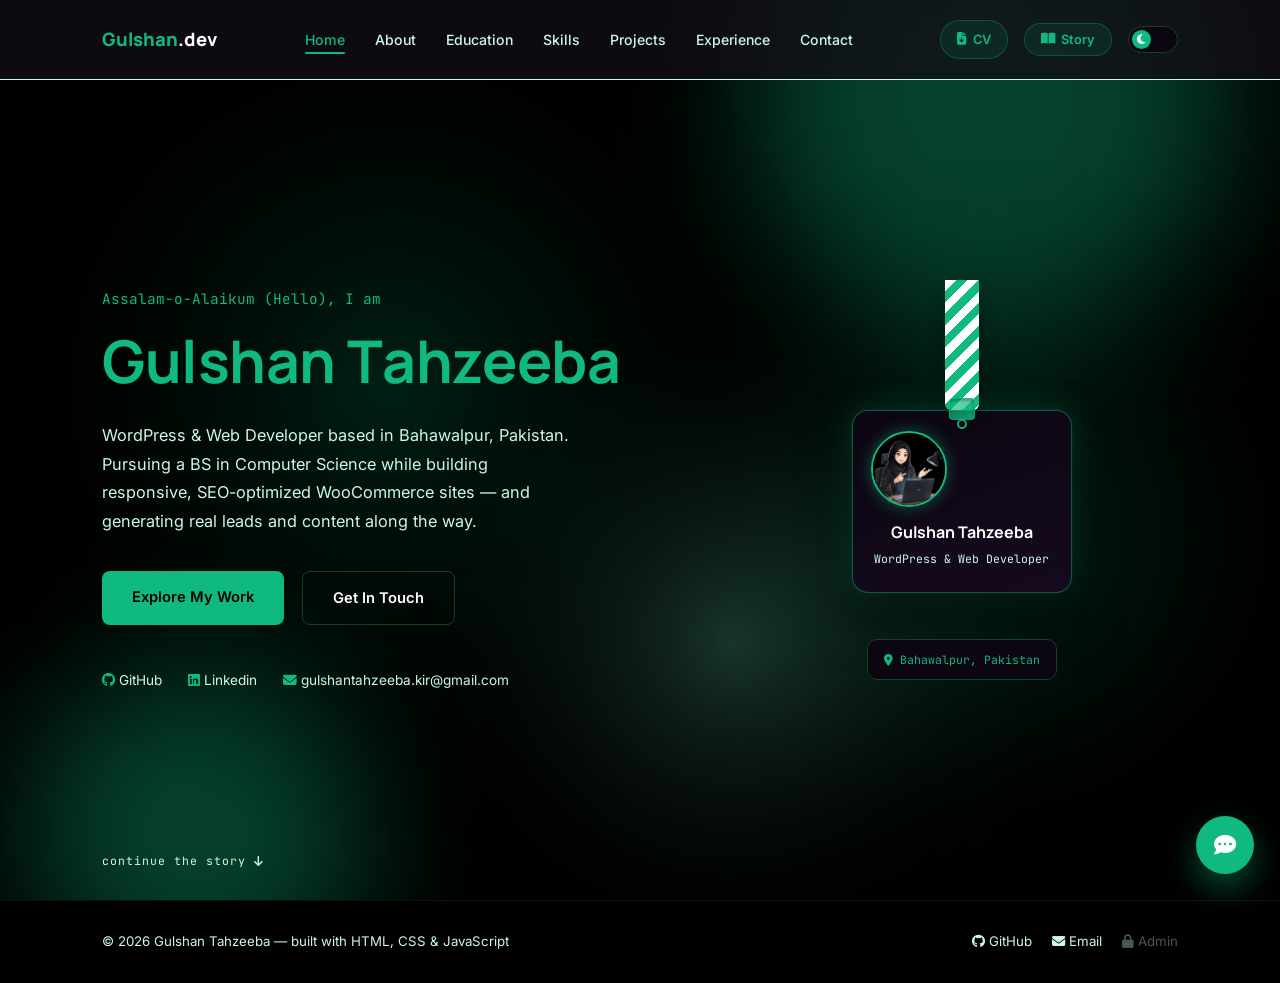
==== commit e81171e0: "Add files via upload" ====
--- a/index.html
+++ b/index.html
@@ -4,8 +4,10 @@
 <head>
   <meta charset="UTF-8">
   <meta name="viewport" content="width=device-width, initial-scale=1.0">
-  <title>Gulshan Tahzeeba — WordPress Developer & Full Stack Engineer</title>
-<!-- Browser Tab Favicon (With Border) -->   <link rel="icon" type="image/svg+xml"     href="data:image/svg+xml,<svg xmlns='http://www.w3.org/2000/svg' viewBox='0 0 512 512'><circle cx='256' cy='256' r='200' fill='%23d9f8e4' stroke='%2310b981' stroke-width='24'/><circle cx='256' cy='256' r='90' fill='%2310b981'/></svg>">
+  <title>Gulshan Tahzeeba — WordPress & Web Developer</title>
+  <!-- Browser Tab Favicon (With Border) -->
+  <link rel="icon" type="image/svg+xml"
+    href="data:image/svg+xml,<svg xmlns='http://www.w3.org/2000/svg' viewBox='0 0 512 512'><circle cx='256' cy='256' r='200' fill='%23d9f8e4' stroke='%2310b981' stroke-width='24'/><circle cx='256' cy='256' r='90' fill='%2310b981'/></svg>">
   <link rel="preconnect" href="https://fonts.googleapis.com">
   <link
     href="https://fonts.googleapis.com/css2?family=Manrope:wght@500;700;800&family=Inter:wght@400;500;600&family=JetBrains+Mono:wght@400;500;600&display=swap"
@@ -84,11 +86,11 @@
           BS in Computer Science while building responsive, SEO-optimized
           WooCommerce sites &mdash; and generating real leads and content along the way.
         </p>
-        <p class="hero-desc" style="margin-top:-24px; display:flex; align-items:center; gap:8px;">
+        <!-- <p class="hero-desc" style="margin-top:-24px; display:flex; align-items:center; gap:8px;">
           <i class="fa-solid fa-briefcase icon"></i>
           <span class="shiny-text" style="font-family:'JetBrains Mono', monospace; font-weight:600;"
             data-edit="hero-currently">Currently: Intern at Vartex Soft, Bahawalpur</span>
-        </p>
+        </p> -->
 
         <div class="hero-cta">
           <a href="projects.html" class="btn btn-primary magnetic">Explore My Work</a>
@@ -98,6 +100,8 @@
         <div class="hero-quicklinks">
           <a href="https://github.com/gulshantahzeeba-57" target="_blank" rel="noopener"><i
               class="fa-brands fa-github icon"></i> GitHub</a>
+          <a href="https://www.linkedin.com/in/gulshan-tahzeeba-a3408042b/" target="_blank" rel="noopener"><i
+              class="fa-brands fa-linkedin icon"></i> Linkedin</a>
           <a href="mailto:gulshantahzeeba.kir@gmail.com"><i class="fa-solid fa-envelope icon"></i>
             gulshantahzeeba.kir@gmail.com</a>
         </div>
@@ -159,4 +163,4 @@
   <script src="script.js"></script>
 </body>
 
-</html>
+</html>
--- a/style.css
+++ b/style.css
@@ -139,7 +139,7 @@
 }
 
 .shiny-text {
-  background: linear-gradient(100deg, #0a0a0a 30%, #10B981 45%, #10b981 55%, #10b981 100%);
+  background: linear-gradient(100deg, #016443 30%, #10B981 45%, #10b981 55%, #10b981 100%);
   background-size: 250% 100%;
   -webkit-background-clip: text;
   background-clip: text;
@@ -721,7 +721,7 @@
 }
 
 .logo-dot {
-  color: #10B981;
+  color: #fcfafa;
 }
 
 .nav-links {
@@ -1065,7 +1065,7 @@
   border: 1px solid #134031;
   border-radius: 8px;
   font-size: 0.84rem;
-  color: #134031;
+  color: #cdf7e9;
 }
 
 .about-stats {
@@ -1103,11 +1103,18 @@
   color: #cdf7e9;
 }
 
-.education-grid {
+.edu-page-layout {
   display: grid;
-  grid-template-columns: 1.3fr 0.7fr;
-  gap: 50px;
+  grid-template-columns: minmax(0, 1fr) minmax(0, 0.75fr);
+  gap: 44px;
   align-items: start;
+}
+
+.edu-page-lanyard {
+  position: sticky;
+  top: 100px;
+  display: flex;
+  justify-content: center;
 }
 
 .edu-timeline {
@@ -1155,13 +1162,6 @@
   font-size: 0.92rem;
 }
 
-.edu-image img {
-  width: 50%;
-  height: 50%;
-  border-radius: 100px;
-  border: 1px solid #10b981;
-}
-
 .credentials-block {
   margin-top: 70px;
   padding-top: 50px;
@@ -1170,7 +1170,7 @@
 
 .credentials-grid {
   display: grid;
-  grid-template-columns: 1fr 1fr;
+  grid-template-columns: 1fr;
   gap: 40px;
   align-items: start;
 }
@@ -1185,6 +1185,7 @@
   display: flex;
   gap: 14px;
   align-items: flex-start;
+  margin-bottom: 20px;
 }
 
 .cert-icon {
@@ -1201,21 +1202,98 @@
   flex-shrink: 0;
 }
 
-.cert-item h4 {
+/* .cert-grid {
+  display: grid;
+  grid-template-columns: repeat(auto-fill, minmax(230px, 1fr));
+  gap: 20px;
+} */
+
+.cert-grid {
+  display: grid;
+  grid-template-columns: repeat(auto-fit, minmax(220px, 1fr));
+  gap: 20px;
+  width: 100%;
+}
+
+.cert-card {
+  background-color: #0c0611;
+  border: 1px solid #134031;
+  border-radius: 16px;
+  overflow: hidden;
+  transition: transform 0.3s ease, border-color 0.3s ease, box-shadow 0.3s ease;
+}
+
+.cert-card:hover {
+  transform: translateY(-4px);
+  border-color: #10B981;
+  box-shadow: 0 18px 40px rgba(0, 0, 0, 0.25);
+}
+
+.cert-card-media {
+  width: 100%;
+  aspect-ratio: 4 / 3;
+  overflow: hidden;
+  background-color: #150a1e;
+}
+
+.cert-card-media img {
+  width: 100%;
+  height: 100%;
+  object-fit: cover;
+  display: block;
+}
+
+.cert-card-media.icon-only {
+  display: flex;
+  align-items: center;
+  justify-content: center;
+}
+
+.cert-card-media.icon-only i {
+  font-size: 2.2rem;
+  color: #10B981;
+}
+
+.cert-card-body {
+  padding: 18px 20px 22px;
+}
+
+.cert-card-body h4 {
   font-size: 0.98rem;
   color: #ffffff;
-  margin-bottom: 4px;
-}
-
-.cert-item p {
+  margin-bottom: 6px;
+  line-height: 1.4;
+}
+
+.cert-card-body p {
   font-size: 0.85rem;
   color: #cdf7e9;
-}
-
-.cert-image img {
-  width: 100%;
-  border-radius: 12px;
-  border: 1px solid #134031;
+  line-height: 1.5;
+}
+
+/* Mobile Responsive Styling */
+@media (max-width: 768px) {
+  .cert-grid {
+    grid-template-columns: 1fr;
+    /* Mobile par 1 card per line */
+    width: 100%;
+    /* Fixed 1000px width ko responsive override kare ga */
+    max-width: 100%;
+    padding: 0 16px;
+    /* Side paddings taakay screens ke sath chipke nahi */
+    box-sizing: border-box;
+    gap: 16px;
+    /* Mobile ke liye gap thoda Kam */
+  }
+
+  .cert-card-body {
+    padding: 16px;
+  }
+
+  .cert-card-body h4 {
+    font-size: 1rem;
+    /* Mobile readability ke liye */
+  }
 }
 
 .languages-row {
@@ -1227,7 +1305,7 @@
 
 .lang-chip {
   font-size: 0.88rem;
-  color: #134031;
+  color: #a0f5d7;
 }
 
 .lang-chip b {
@@ -2237,16 +2315,16 @@
     grid-template-columns: repeat(2, 1fr);
   }
 
-  .education-grid {
+  .edu-page-layout {
     grid-template-columns: 1fr;
   }
 
-  .edu-image {
-    max-width: 280px;
-  }
-
-  .credentials-grid {
-    grid-template-columns: 1fr;
+  .edu-page-lanyard {
+    position: relative;
+    top: 0;
+    max-width: 320px;
+    margin: 0 auto 34px;
+    order: -1;
   }
 
   .projects-grid {
@@ -2385,10 +2463,6 @@
     margin: 50px 0 20px;
   }
 
-  .credentials-grid {
-    grid-template-columns: 1fr;
-  }
-
   .hero-quicklinks {
     flex-direction: column;
     gap: 12px;
@@ -2514,6 +2588,11 @@
   border-color: #039464;
 }
 
+body.light-mode .meta-chip {
+  color: #039464;
+}
+
+
 
 /* =========================================================
    LIGHT MODE — added; nothing above this line was modified.
@@ -2639,8 +2718,8 @@
 }
 
 body.light-mode .navbar {
-  background-color: #aff7df;
-  border-bottom: 1px solid #e8f5f0;
+  background-color: #cefbeb;
+  border-bottom: 1px solid #015a38;
 }
 
 body.light-mode .logo {
@@ -2648,7 +2727,7 @@
 }
 
 body.light-mode .logo-dot {
-  color: #039464;
+  color: #0e0e0e;
 }
 
 body.light-mode .nav-links a {
@@ -2743,7 +2822,7 @@
 
 body.light-mode .meta-chip {
   background-color: #f3faf7;
-  border: 1px solid #cdeee1;
+  border: 1px solid #039464;
 }
 
 body.light-mode .stat-card {
@@ -2784,10 +2863,6 @@
   color: #3d5b52;
 }
 
-body.light-mode .edu-image img {
-  border: 1px solid #039464;
-}
-
 body.light-mode .credentials-block {
   border-top: 1px solid #e8f5f0;
 }
@@ -2808,8 +2883,16 @@
   border: 1px solid #cdeee1;
 }
 
+body.light-mode .cert-card-caption {
+  color: #3d5b52;
+}
+
 body.light-mode .lang-chip b {
   color: #039464;
+}
+
+body.light-mode .lang-chip {
+  color: #0dc987;
 }
 
 body.light-mode .skills-lead {
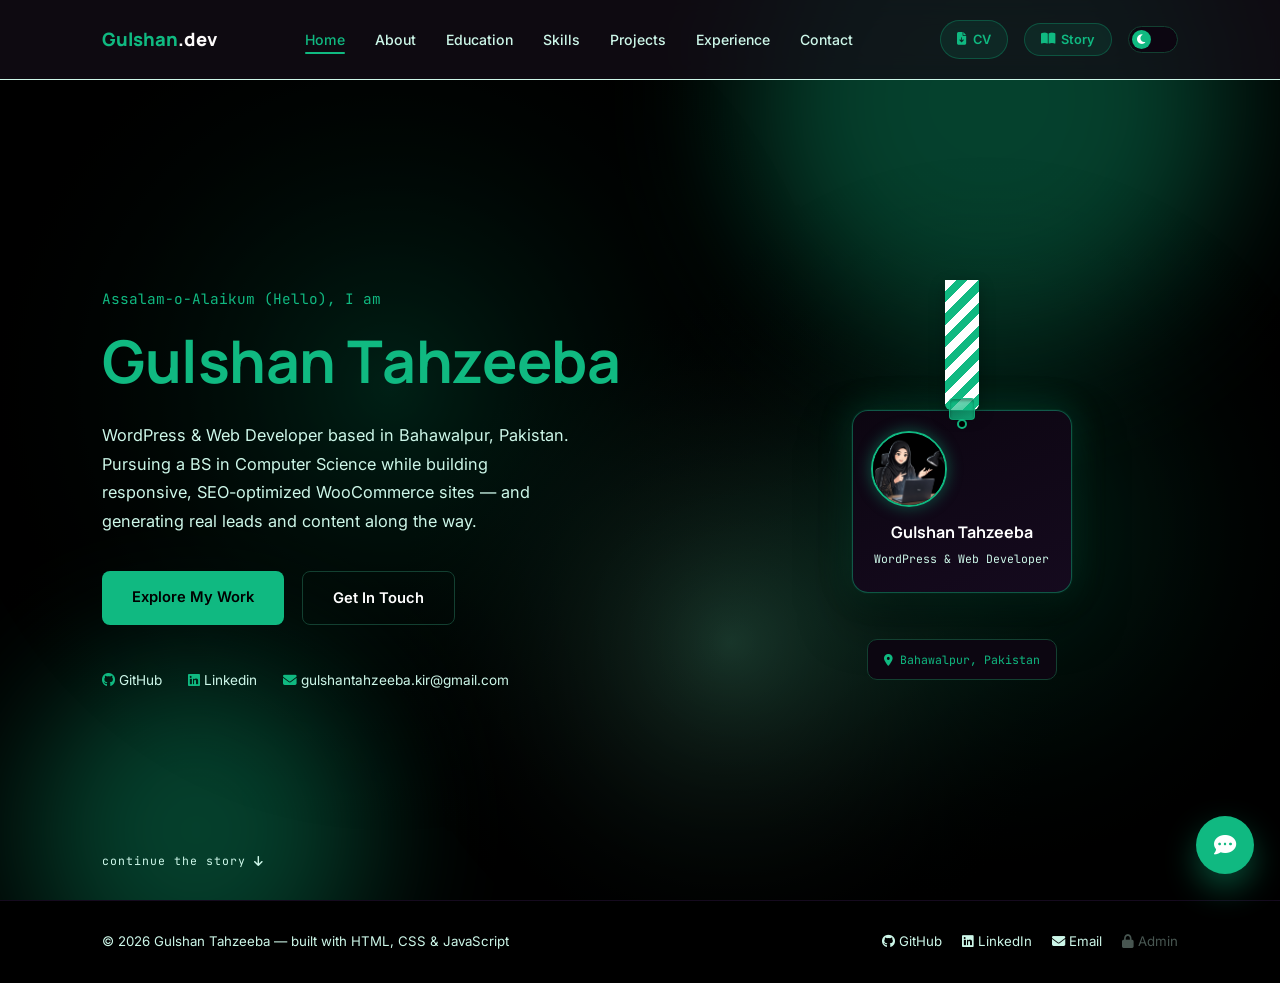
==== commit 8f7dc350: "Update index.html" ====
--- a/index.html
+++ b/index.html
@@ -132,6 +132,9 @@
     <div class="footer-socials">
       <a href="https://github.com/gulshantahzeeba-57" target="_blank" rel="noopener"><i class="fa-brands fa-github"></i>
         GitHub</a>
+      <a href="https://www.linkedin.com/in/gulshan-tahzeeba-a3408042b/" target="_blank" rel="noopener"><i
+          class="fa-brands fa-linkedin"></i>
+        LinkedIn</a>
       <a href="mailto:gulshantahzeeba.kir@gmail.com"><i class="fa-solid fa-envelope"></i> Email</a>
       <a href="admin.html" style="opacity:.35;"><i class="fa-solid fa-lock"></i> Admin</a>
     </div>
@@ -163,4 +166,4 @@
   <script src="script.js"></script>
 </body>
 
-</html>+</html>
